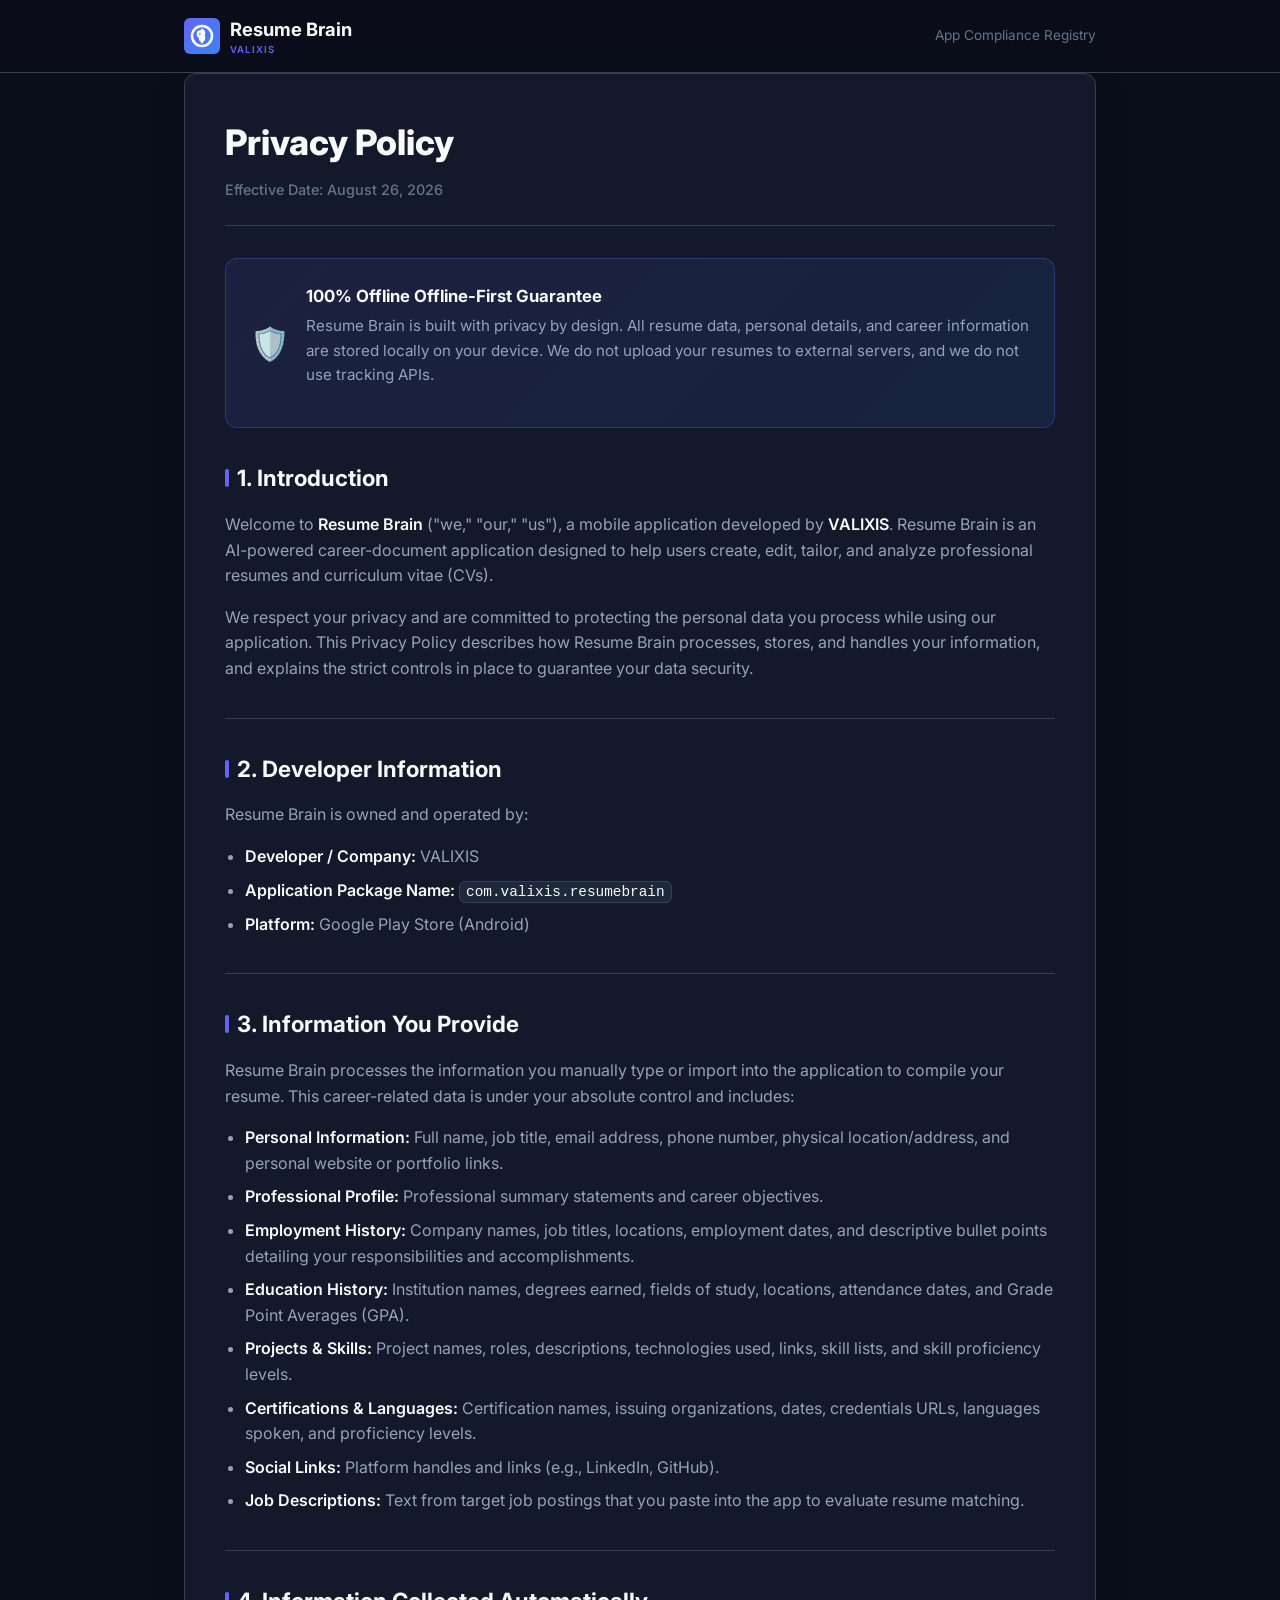
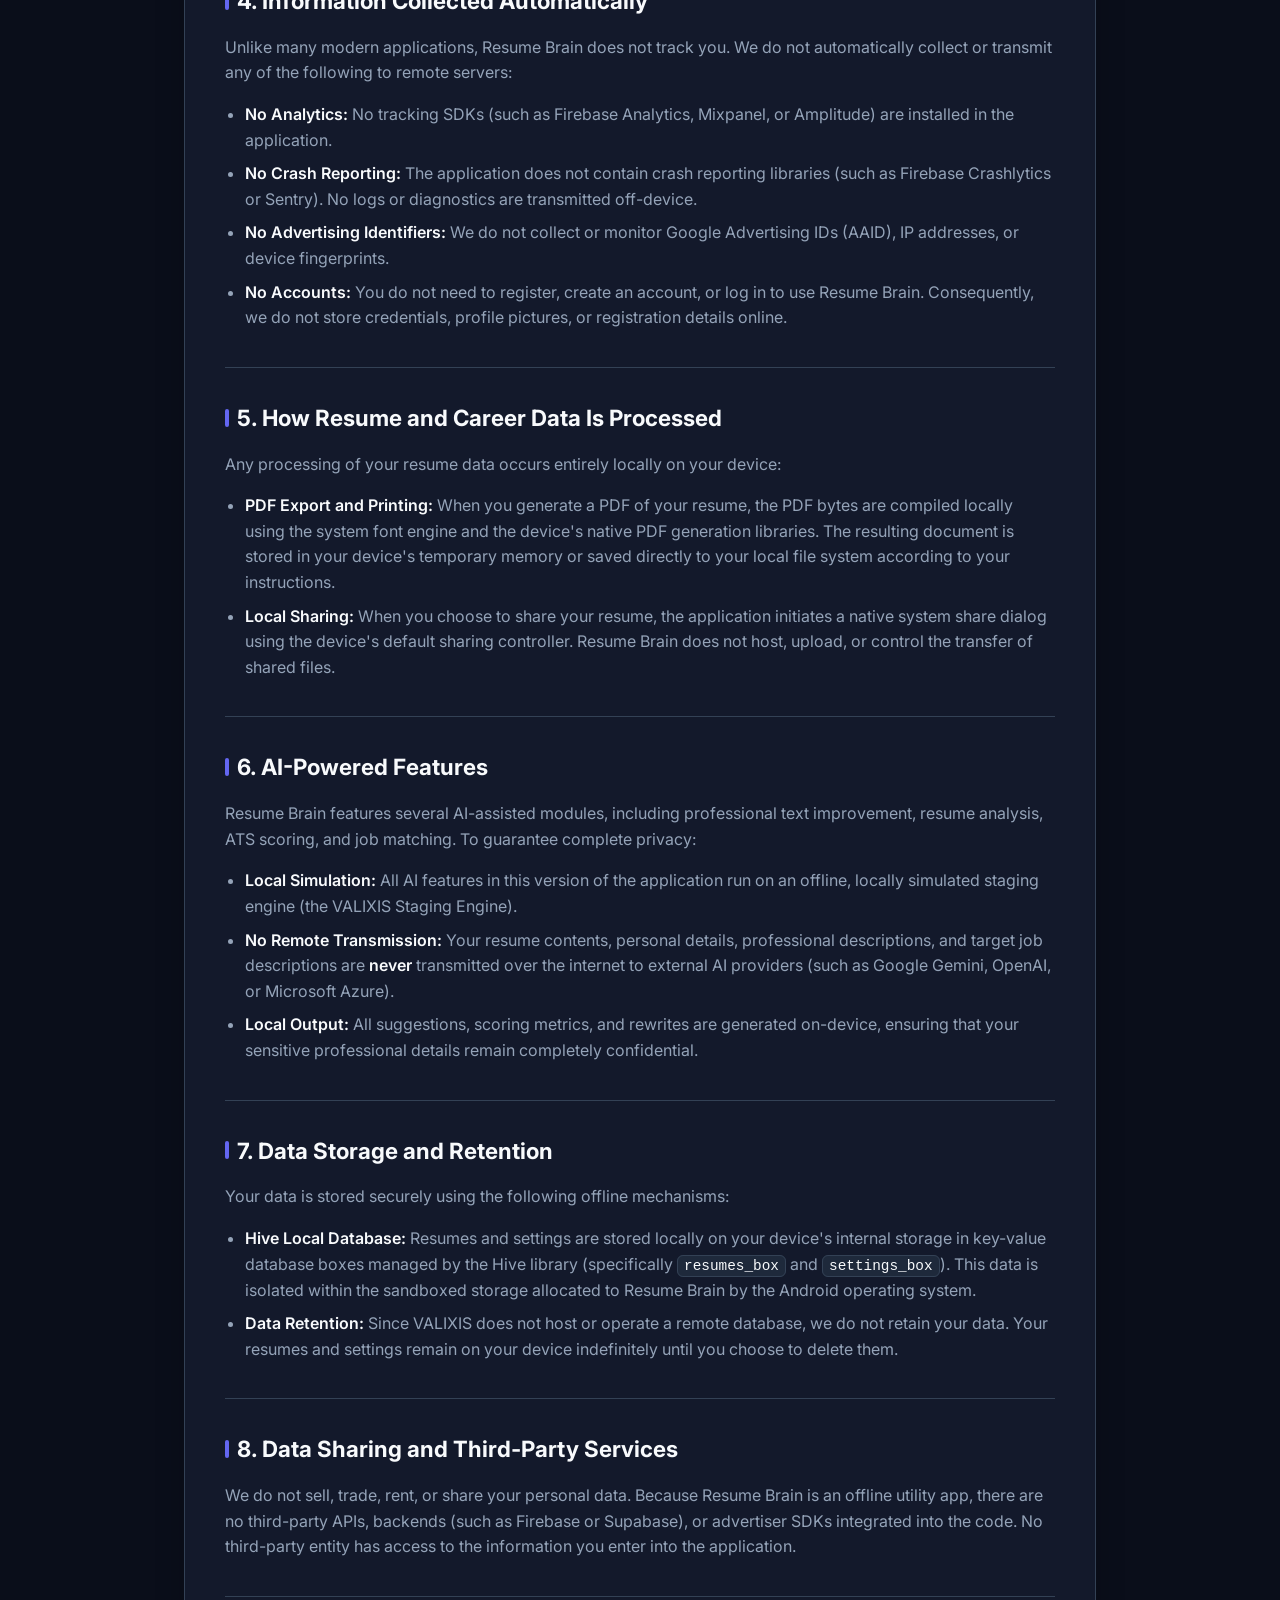
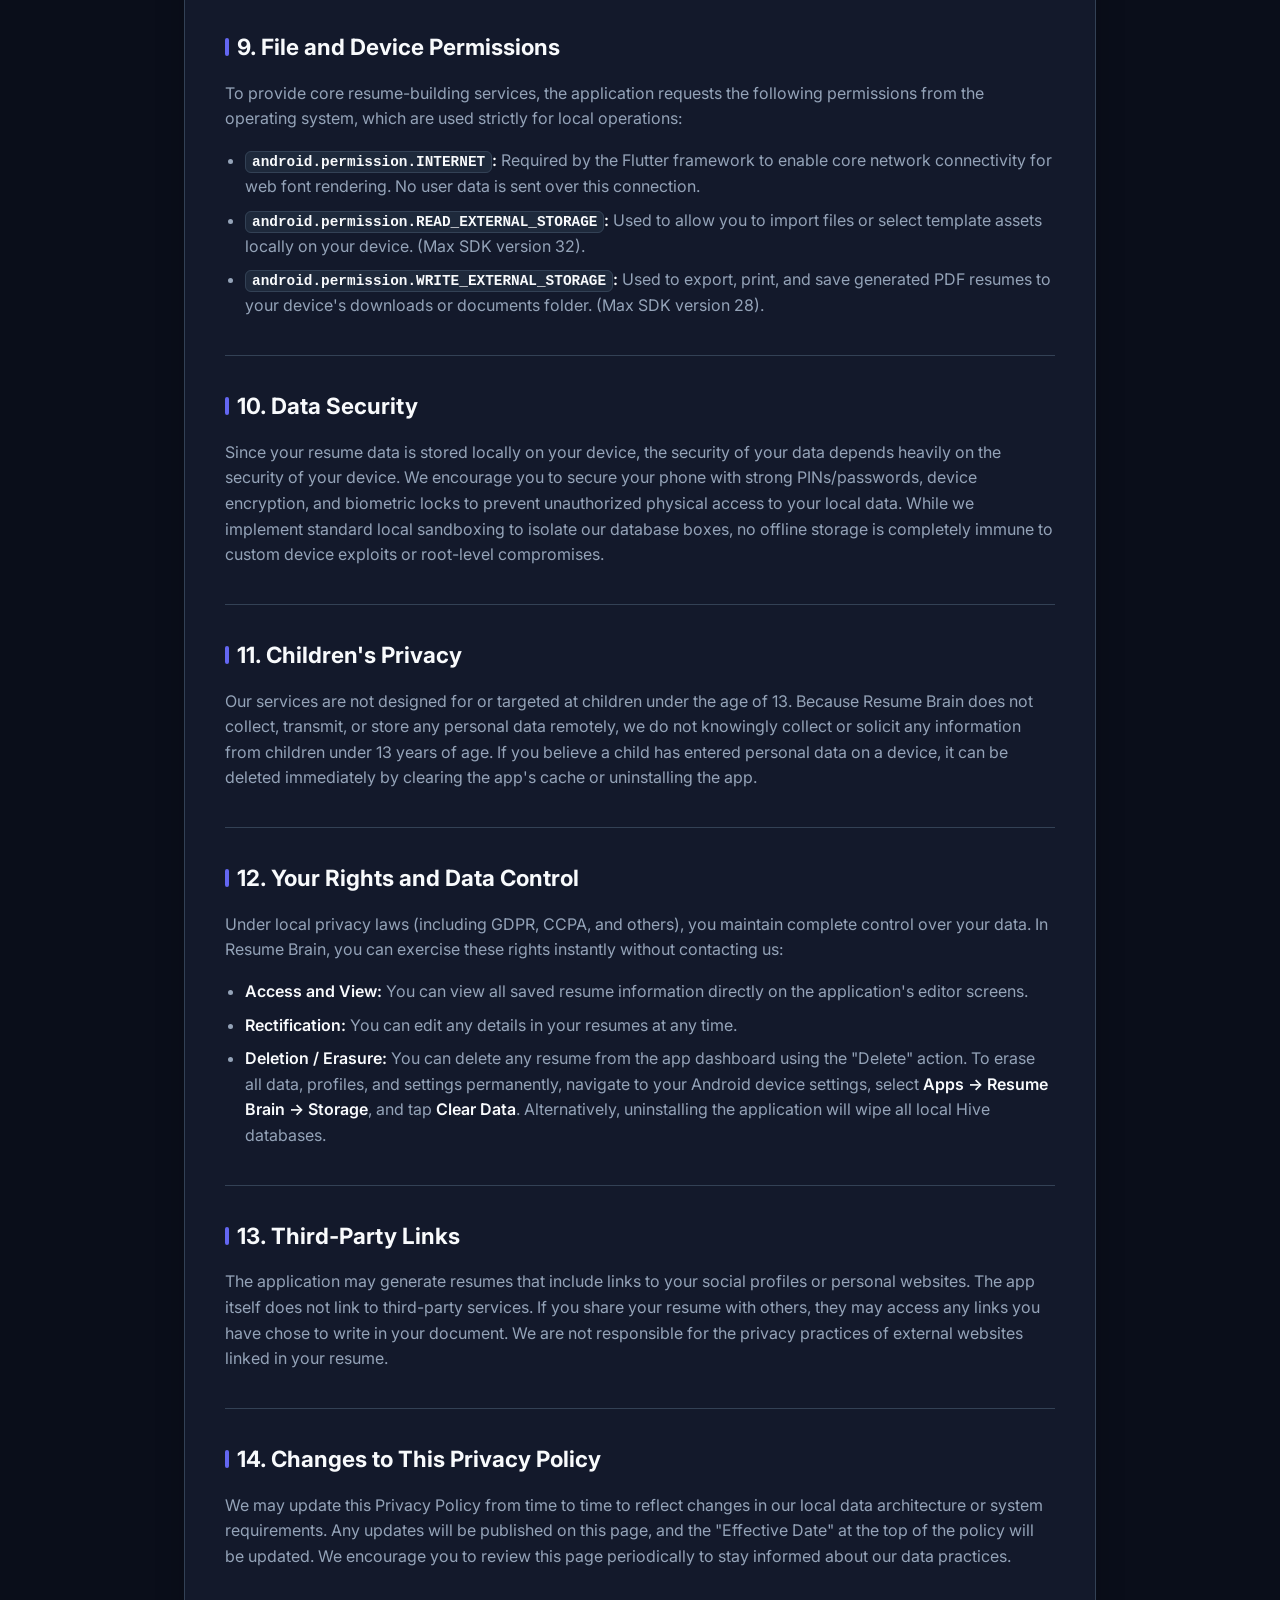
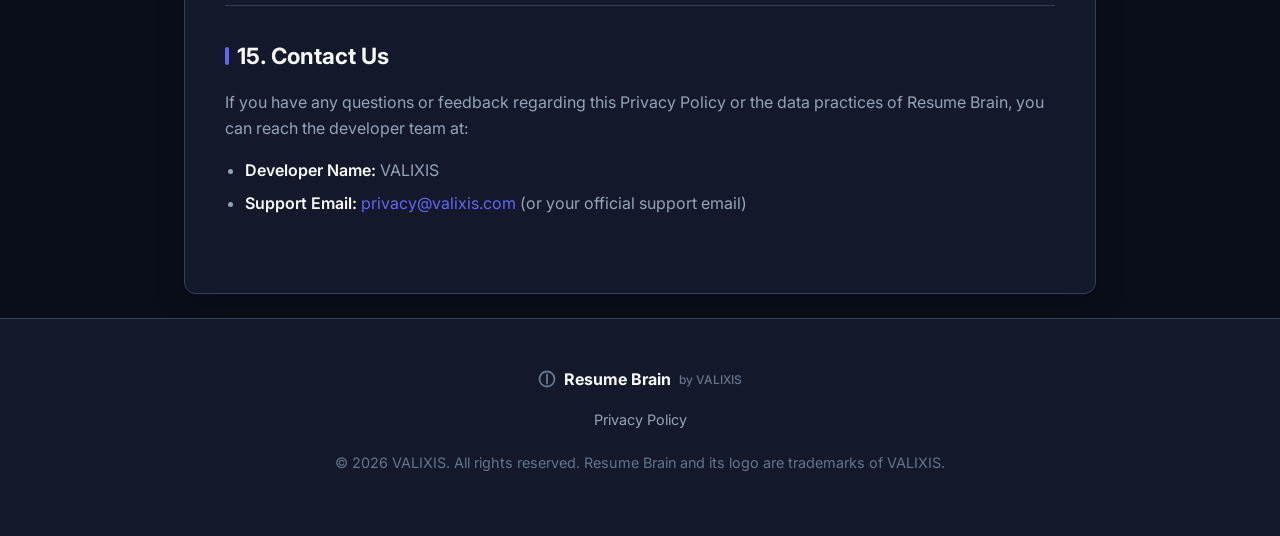
==== privacy-policy/index.html @ 243c6e11 "docs: add Resume Brain privacy policy website" ====
<!DOCTYPE html>
<html lang="en">
<head>
    <meta charset="UTF-8">
    <meta name="viewport" content="width=device-width, initial-scale=1.0">
    <title>Resume Brain — Privacy Policy</title>
    <meta name="description" content="Official Privacy Policy for Resume Brain, an AI-powered career-document application developed by VALIXIS. Learn how your data is processed and stored.">
    
    <!-- Open Graph Metadata -->
    <meta property="og:title" content="Resume Brain — Privacy Policy">
    <meta property="og:description" content="Official Privacy Policy for Resume Brain, developed by VALIXIS.">
    <meta property="og:type" content="website">
    
    <!-- Fonts -->
    <link rel="preconnect" href="https://fonts.googleapis.com">
    <link rel="preconnect" href="https://fonts.gstatic.com" crossorigin>
    <link href="https://fonts.googleapis.com/css2?family=Inter:wght@400;500;600;700;800&display=swap" rel="stylesheet">
    
    <!-- Stylesheet -->
    <link rel="stylesheet" href="styles.css">
</head>
<body>

    <!-- Header -->
    <header>
        <div class="container header-inner">
            <a href="#" class="brand">
                <div class="brand-icon">
                    <!-- Brain / Intelligence Motifs in SVG -->
                    <svg width="24" height="24" viewBox="0 0 24 24" fill="none" stroke="currentColor" stroke-width="2.5" stroke-linecap="round" stroke-linejoin="round">
                        <path d="M12 22c5.523 0 10-4.477 10-10S17.523 2 12 2 2 6.477 2 12s4.477 10 10 10z"></path>
                        <path d="M12 6v12"></path>
                        <path d="M8 10c0-1.5 1-2.5 2-2.5s2 1 2 2.5-1 2.5-2 2.5-2-1-2-2.5z"></path>
                        <path d="M12 11.5c1 0 2-1 2-2.5s-1-2.5-2-2.5"></path>
                        <path d="M14 14c0 1.5-1 2.5-2 2.5s-2-1-2-2.5 1-2.5 2-2.5 2 1 2 2.5z"></path>
                    </svg>
                </div>
                <div class="brand-name">
                    <span>Resume Brain</span>
                    <span class="brand-sub">VALIXIS</span>
                </div>
            </a>
            <div class="header-meta">
                <span>App Compliance Registry</span>
            </div>
        </div>
    </header>

    <!-- Main Content Area -->
    <main class="container">
        <div class="policy-card">
            
            <div class="title-area">
                <h1>Privacy Policy</h1>
                <div class="effective-date">Effective Date: August 26, 2026</div>
            </div>

            <!-- Statically verified local data guarantee -->
            <div class="guarantee-box">
                <div class="guarantee-icon">🛡️</div>
                <div class="guarantee-text">
                    <h4>100% Offline Offline-First Guarantee</h4>
                    <p>Resume Brain is built with privacy by design. All resume data, personal details, and career information are stored locally on your device. We do not upload your resumes to external servers, and we do not use tracking APIs.</p>
                </div>
            </div>

            <!-- 1. Introduction -->
            <section>
                <h2>1. Introduction</h2>
                <p>Welcome to <strong>Resume Brain</strong> ("we," "our," "us"), a mobile application developed by <strong>VALIXIS</strong>. Resume Brain is an AI-powered career-document application designed to help users create, edit, tailor, and analyze professional resumes and curriculum vitae (CVs).</p>
                <p>We respect your privacy and are committed to protecting the personal data you process while using our application. This Privacy Policy describes how Resume Brain processes, stores, and handles your information, and explains the strict controls in place to guarantee your data security.</p>
            </section>

            <div class="section-divider"></div>

            <!-- 2. Developer Information -->
            <section>
                <h2>2. Developer Information</h2>
                <p>Resume Brain is owned and operated by:</p>
                <ul>
                    <li><strong>Developer / Company:</strong> VALIXIS</li>
                    <li><strong>Application Package Name:</strong> <code>com.valixis.resumebrain</code></li>
                    <li><strong>Platform:</strong> Google Play Store (Android)</li>
                </ul>
            </section>

            <div class="section-divider"></div>

            <!-- 3. Information You Provide (Manual Inputs) -->
            <section>
                <h2>3. Information You Provide</h2>
                <p>Resume Brain processes the information you manually type or import into the application to compile your resume. This career-related data is under your absolute control and includes:</p>
                <ul>
                    <li><strong>Personal Information:</strong> Full name, job title, email address, phone number, physical location/address, and personal website or portfolio links.</li>
                    <li><strong>Professional Profile:</strong> Professional summary statements and career objectives.</li>
                    <li><strong>Employment History:</strong> Company names, job titles, locations, employment dates, and descriptive bullet points detailing your responsibilities and accomplishments.</li>
                    <li><strong>Education History:</strong> Institution names, degrees earned, fields of study, locations, attendance dates, and Grade Point Averages (GPA).</li>
                    <li><strong>Projects & Skills:</strong> Project names, roles, descriptions, technologies used, links, skill lists, and skill proficiency levels.</li>
                    <li><strong>Certifications & Languages:</strong> Certification names, issuing organizations, dates, credentials URLs, languages spoken, and proficiency levels.</li>
                    <li><strong>Social Links:</strong> Platform handles and links (e.g., LinkedIn, GitHub).</li>
                    <li><strong>Job Descriptions:</strong> Text from target job postings that you paste into the app to evaluate resume matching.</li>
                </ul>
            </section>

            <div class="section-divider"></div>

            <!-- 4. Information Collected Automatically -->
            <section>
                <h2>4. Information Collected Automatically</h2>
                <p>Unlike many modern applications, Resume Brain does not track you. We do not automatically collect or transmit any of the following to remote servers:</p>
                <ul>
                    <li><strong>No Analytics:</strong> No tracking SDKs (such as Firebase Analytics, Mixpanel, or Amplitude) are installed in the application.</li>
                    <li><strong>No Crash Reporting:</strong> The application does not contain crash reporting libraries (such as Firebase Crashlytics or Sentry). No logs or diagnostics are transmitted off-device.</li>
                    <li><strong>No Advertising Identifiers:</strong> We do not collect or monitor Google Advertising IDs (AAID), IP addresses, or device fingerprints.</li>
                    <li><strong>No Accounts:</strong> You do not need to register, create an account, or log in to use Resume Brain. Consequently, we do not store credentials, profile pictures, or registration details online.</li>
                </ul>
            </section>

            <div class="section-divider"></div>

            <!-- 5. How Resume and Career Data Is Processed -->
            <section>
                <h2>5. How Resume and Career Data Is Processed</h2>
                <p>Any processing of your resume data occurs entirely locally on your device:</p>
                <ul>
                    <li><strong>PDF Export and Printing:</strong> When you generate a PDF of your resume, the PDF bytes are compiled locally using the system font engine and the device's native PDF generation libraries. The resulting document is stored in your device's temporary memory or saved directly to your local file system according to your instructions.</li>
                    <li><strong>Local Sharing:</strong> When you choose to share your resume, the application initiates a native system share dialog using the device's default sharing controller. Resume Brain does not host, upload, or control the transfer of shared files.</li>
                </ul>
            </section>

            <div class="section-divider"></div>

            <!-- 6. AI-Powered Features -->
            <section>
                <h2>6. AI-Powered Features</h2>
                <p>Resume Brain features several AI-assisted modules, including professional text improvement, resume analysis, ATS scoring, and job matching. To guarantee complete privacy:</p>
                <ul>
                    <li><strong>Local Simulation:</strong> All AI features in this version of the application run on an offline, locally simulated staging engine (the VALIXIS Staging Engine).</li>
                    <li><strong>No Remote Transmission:</strong> Your resume contents, personal details, professional descriptions, and target job descriptions are <strong>never</strong> transmitted over the internet to external AI providers (such as Google Gemini, OpenAI, or Microsoft Azure).</li>
                    <li><strong>Local Output:</strong> All suggestions, scoring metrics, and rewrites are generated on-device, ensuring that your sensitive professional details remain completely confidential.</li>
                </ul>
            </section>

            <div class="section-divider"></div>

            <!-- 7. Data Storage and Retention -->
            <section>
                <h2>7. Data Storage and Retention</h2>
                <p>Your data is stored securely using the following offline mechanisms:</p>
                <ul>
                    <li><strong>Hive Local Database:</strong> Resumes and settings are stored locally on your device's internal storage in key-value database boxes managed by the Hive library (specifically <code>resumes_box</code> and <code>settings_box</code>). This data is isolated within the sandboxed storage allocated to Resume Brain by the Android operating system.</li>
                    <li><strong>Data Retention:</strong> Since VALIXIS does not host or operate a remote database, we do not retain your data. Your resumes and settings remain on your device indefinitely until you choose to delete them.</li>
                </ul>
            </section>

            <div class="section-divider"></div>

            <!-- 8. Data Sharing and Third-Party Services -->
            <section>
                <h2>8. Data Sharing and Third-Party Services</h2>
                <p>We do not sell, trade, rent, or share your personal data. Because Resume Brain is an offline utility app, there are no third-party APIs, backends (such as Firebase or Supabase), or advertiser SDKs integrated into the code. No third-party entity has access to the information you enter into the application.</p>
            </section>

            <div class="section-divider"></div>

            <!-- 9. File and Device Permissions -->
            <section>
                <h2>9. File and Device Permissions</h2>
                <p>To provide core resume-building services, the application requests the following permissions from the operating system, which are used strictly for local operations:</p>
                <ul>
                    <li><strong><code>android.permission.INTERNET</code>:</strong> Required by the Flutter framework to enable core network connectivity for web font rendering. No user data is sent over this connection.</li>
                    <li><strong><code>android.permission.READ_EXTERNAL_STORAGE</code>:</strong> Used to allow you to import files or select template assets locally on your device. (Max SDK version 32).</li>
                    <li><strong><code>android.permission.WRITE_EXTERNAL_STORAGE</code>:</strong> Used to export, print, and save generated PDF resumes to your device's downloads or documents folder. (Max SDK version 28).</li>
                </ul>
            </section>

            <div class="section-divider"></div>

            <!-- 10. Data Security -->
            <section>
                <h2>10. Data Security</h2>
                <p>Since your resume data is stored locally on your device, the security of your data depends heavily on the security of your device. We encourage you to secure your phone with strong PINs/passwords, device encryption, and biometric locks to prevent unauthorized physical access to your local data. While we implement standard local sandboxing to isolate our database boxes, no offline storage is completely immune to custom device exploits or root-level compromises.</p>
            </section>

            <div class="section-divider"></div>

            <!-- 11. Children's Privacy -->
            <section>
                <h2>11. Children's Privacy</h2>
                <p>Our services are not designed for or targeted at children under the age of 13. Because Resume Brain does not collect, transmit, or store any personal data remotely, we do not knowingly collect or solicit any information from children under 13 years of age. If you believe a child has entered personal data on a device, it can be deleted immediately by clearing the app's cache or uninstalling the app.</p>
            </section>

            <div class="section-divider"></div>

            <!-- 12. Your Rights and Data Control -->
            <section>
                <h2>12. Your Rights and Data Control</h2>
                <p>Under local privacy laws (including GDPR, CCPA, and others), you maintain complete control over your data. In Resume Brain, you can exercise these rights instantly without contacting us:</p>
                <ul>
                    <li><strong>Access and View:</strong> You can view all saved resume information directly on the application's editor screens.</li>
                    <li><strong>Rectification:</strong> You can edit any details in your resumes at any time.</li>
                    <li><strong>Deletion / Erasure:</strong> You can delete any resume from the app dashboard using the "Delete" action. To erase all data, profiles, and settings permanently, navigate to your Android device settings, select <strong>Apps &rarr; Resume Brain &rarr; Storage</strong>, and tap <strong>Clear Data</strong>. Alternatively, uninstalling the application will wipe all local Hive databases.</li>
                </ul>
            </section>

            <div class="section-divider"></div>

            <!-- 13. Third-Party Links -->
            <section>
                <h2>13. Third-Party Links</h2>
                <p>The application may generate resumes that include links to your social profiles or personal websites. The app itself does not link to third-party services. If you share your resume with others, they may access any links you have chose to write in your document. We are not responsible for the privacy practices of external websites linked in your resume.</p>
            </section>

            <div class="section-divider"></div>

            <!-- 14. Changes to This Privacy Policy -->
            <section>
                <h2>14. Changes to This Privacy Policy</h2>
                <p>We may update this Privacy Policy from time to time to reflect changes in our local data architecture or system requirements. Any updates will be published on this page, and the "Effective Date" at the top of the policy will be updated. We encourage you to review this page periodically to stay informed about our data practices.</p>
            </section>

            <div class="section-divider"></div>

            <!-- 15. Contact Us -->
            <section>
                <h2>15. Contact Us</h2>
                <p>If you have any questions or feedback regarding this Privacy Policy or the data practices of Resume Brain, you can reach the developer team at:</p>
                <ul>
                    <li><strong>Developer Name:</strong> VALIXIS</li>
                    <li><strong>Support Email:</strong> <a href="mailto:privacy@valixis.com">privacy@valixis.com</a> (or your official support email)</li>
                </ul>
            </section>

        </div>
    </main>

    <!-- Footer -->
    <footer>
        <div class="container">
            <div class="footer-logo">
                <svg width="18" height="18" viewBox="0 0 24 24" fill="none" stroke="currentColor" stroke-width="2.5" stroke-linecap="round" stroke-linejoin="round">
                    <path d="M12 22c5.523 0 10-4.477 10-10S17.523 2 12 2 2 6.477 2 12s4.477 10 10 10z"></path>
                    <path d="M12 6v12"></path>
                </svg>
                <span class="footer-logo-text">Resume Brain</span>
                <span class="footer-logo-sub">by VALIXIS</span>
            </div>
            <div class="footer-nav">
                <a href="#">Privacy Policy</a>
            </div>
            <p class="copyright">&copy; 2026 VALIXIS. All rights reserved. Resume Brain and its logo are trademarks of VALIXIS.</p>
        </div>
    </footer>

</body>
</html>
---- privacy-policy/styles.css ----
/* 
   Resume Brain Privacy Policy Webpage Stylesheet
   Designed to match the premium dark theme of Resume Brain application by VALIXIS
*/

:root {
    --bg-color: #0A0E1A;
    --surface-color: #13192B;
    --surface-light: #1E293B;
    --border-color: #334155;
    
    --primary-color: #6366F1; /* Indigo */
    --primary-dark: #4F46E5;
    --secondary-color: #3B82F6; /* Royal Blue */
    --accent-purple: #8B5CF6;
    --accent-teal: #14B8A6;
    --accent-red: #EF4444;
    
    --text-primary: #F8FAFC;
    --text-secondary: #94A3B8;
    --text-muted: #64748B;
    
    --font-sans: 'Inter', system-ui, -apple-system, sans-serif;
    --border-radius: 12px;
    --border-radius-sm: 6px;
    --transition: all 0.2s ease-in-out;
}

* {
    box-sizing: border-box;
    margin: 0;
    padding: 0;
}

body {
    background-color: var(--bg-color);
    color: var(--text-secondary);
    font-family: var(--font-sans);
    line-height: 1.6;
    font-size: 16px;
    padding: 0;
}

.container {
    max-width: 960px;
    margin: 0 auto;
    padding: 0 24px;
}

/* Header */
header {
    border-bottom: 1px solid var(--border-color);
    background-color: rgba(10, 14, 26, 0.8);
    backdrop-filter: blur(12px);
    position: sticky;
    top: 0;
    z-index: 100;
}

.header-inner {
    display: flex;
    justify-content: space-between;
    align-items: center;
    height: 72px;
}

.brand {
    display: flex;
    align-items: center;
    gap: 10px;
    text-decoration: none;
}

.brand-icon {
    display: flex;
    align-items: center;
    justify-content: center;
    padding: 6px;
    background: linear-gradient(135deg, var(--primary-color), var(--secondary-color));
    border-radius: var(--border-radius-sm);
    color: #ffffff;
}

.brand-name {
    font-size: 1.15rem;
    font-weight: 700;
    color: var(--text-primary);
    display: flex;
    flex-direction: column;
}

.brand-sub {
    font-size: 0.6rem;
    font-weight: 600;
    color: var(--primary-color);
    letter-spacing: 1.2px;
    text-transform: uppercase;
    margin-top: -2px;
}

.header-meta {
    font-size: 0.85rem;
    color: var(--text-muted);
}

/* Main Layout */
main {
    padding: 48px 0 80px 0;
}

.policy-card {
    background-color: var(--surface-color);
    border: 1px solid var(--border-color);
    border-radius: var(--border-radius);
    padding: 40px;
    margin-bottom: 24px;
    box-shadow: 0 10px 30px rgba(0, 0, 0, 0.2);
}

.title-area {
    margin-bottom: 32px;
    border-bottom: 1px solid var(--border-color);
    padding-bottom: 24px;
}

.title-area h1 {
    font-size: 2.2rem;
    font-weight: 800;
    color: var(--text-primary);
    margin-bottom: 8px;
}

.effective-date {
    font-size: 0.9rem;
    color: var(--text-muted);
    font-weight: 500;
}

/* Highlighting Feature Cards */
.guarantee-box {
    background: linear-gradient(135deg, rgba(99, 102, 241, 0.1), rgba(59, 130, 246, 0.1));
    border: 1px solid rgba(99, 102, 241, 0.3);
    border-radius: var(--border-radius);
    padding: 24px;
    margin: 32px 0;
    display: flex;
    gap: 16px;
}

.guarantee-icon {
    font-size: 2rem;
    color: var(--primary-color);
    display: flex;
    align-items: center;
}

.guarantee-text h4 {
    color: var(--text-primary);
    margin-bottom: 4px;
    font-size: 1.05rem;
}

.guarantee-text p {
    font-size: 0.95rem;
    color: var(--text-secondary);
}

/* Typography & Content styling */
section {
    margin-bottom: 36px;
}

h2 {
    color: var(--text-primary);
    font-size: 1.4rem;
    font-weight: 700;
    margin-bottom: 16px;
    display: flex;
    align-items: center;
    gap: 8px;
}

h2::before {
    content: "";
    display: inline-block;
    width: 4px;
    height: 18px;
    background-color: var(--primary-color);
    border-radius: 2px;
}

h3 {
    color: var(--text-primary);
    font-size: 1.15rem;
    font-weight: 600;
    margin: 20px 0 10px 0;
}

p {
    margin-bottom: 16px;
}

ul {
    margin-bottom: 20px;
    padding-left: 20px;
}

li {
    margin-bottom: 8px;
}

strong {
    color: var(--text-primary);
    font-weight: 600;
}

code {
    background-color: var(--surface-light);
    border: 1px solid var(--border-color);
    padding: 2px 6px;
    border-radius: var(--border-radius-sm);
    color: var(--text-primary);
    font-family: monospace;
    font-size: 0.9rem;
}

a {
    color: var(--primary-color);
    text-decoration: none;
    transition: var(--transition);
}

a:hover {
    color: var(--secondary-color);
    text-decoration: underline;
}

.section-divider {
    height: 1px;
    background-color: var(--border-color);
    margin: 32px 0;
}

/* Footer */
footer {
    background-color: var(--surface-color);
    border-top: 1px solid var(--border-color);
    padding: 48px 0;
    text-align: center;
    font-size: 0.9rem;
    color: var(--text-muted);
}

.footer-logo {
    display: inline-flex;
    align-items: center;
    gap: 8px;
    margin-bottom: 16px;
    text-decoration: none;
}

.footer-logo-text {
    font-size: 1rem;
    font-weight: 700;
    color: var(--text-primary);
}

.footer-logo-sub {
    font-size: 0.75rem;
    font-weight: 500;
    color: var(--text-muted);
}

.footer-nav {
    display: flex;
    justify-content: center;
    gap: 24px;
    margin-bottom: 20px;
}

.footer-nav a {
    color: var(--text-secondary);
    text-decoration: none;
}

.footer-nav a:hover {
    color: var(--text-primary);
}

.copyright {
    margin-top: 16px;
}

/* Responsive styles */
@media (max-width: 768px) {
    .policy-card {
        padding: 24px;
    }
    
    .title-area h1 {
        font-size: 1.8rem;
    }
    
    header {
        position: static;
    }
    
    .header-inner {
        flex-direction: column;
        height: auto;
        padding: 16px 0;
        gap: 8px;
        text-align: center;
    }
    
    .guarantee-box {
        flex-direction: column;
        gap: 12px;
    }
    
    .guarantee-icon {
        font-size: 1.5rem;
    }
}
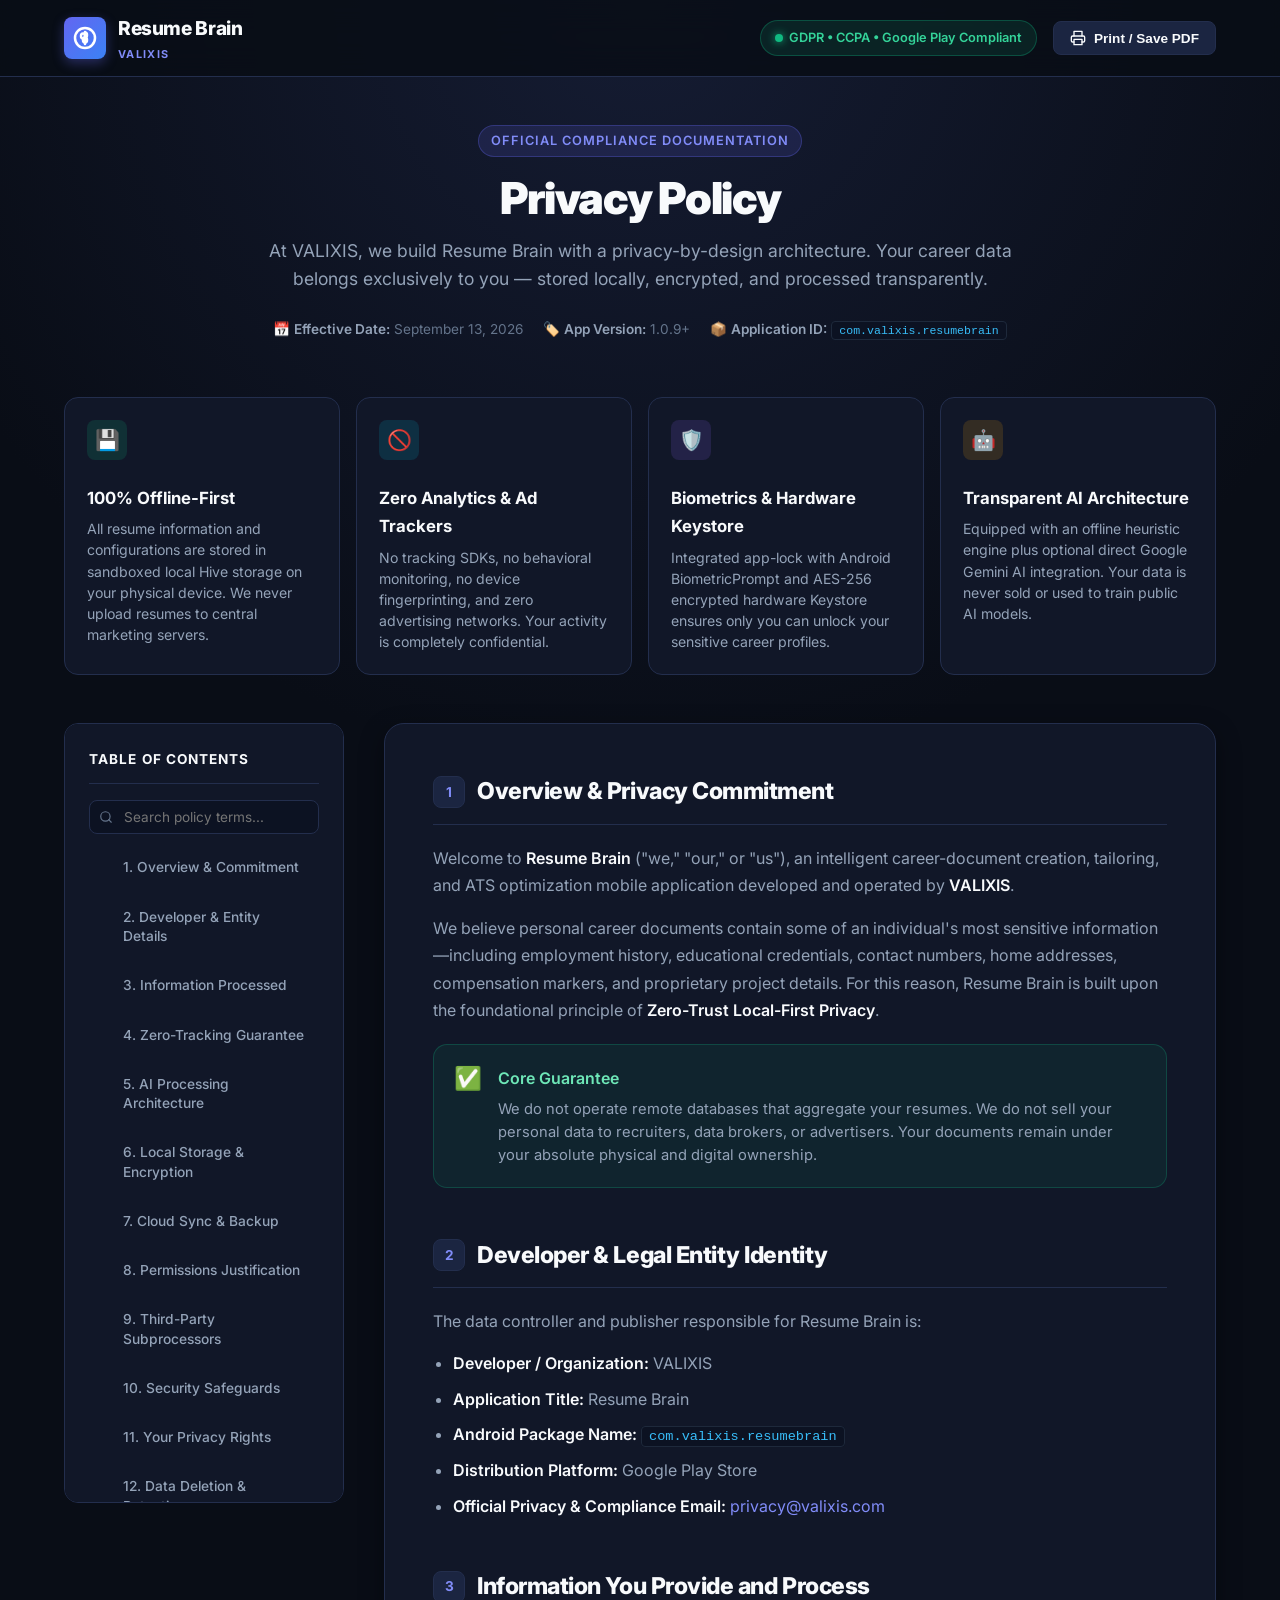
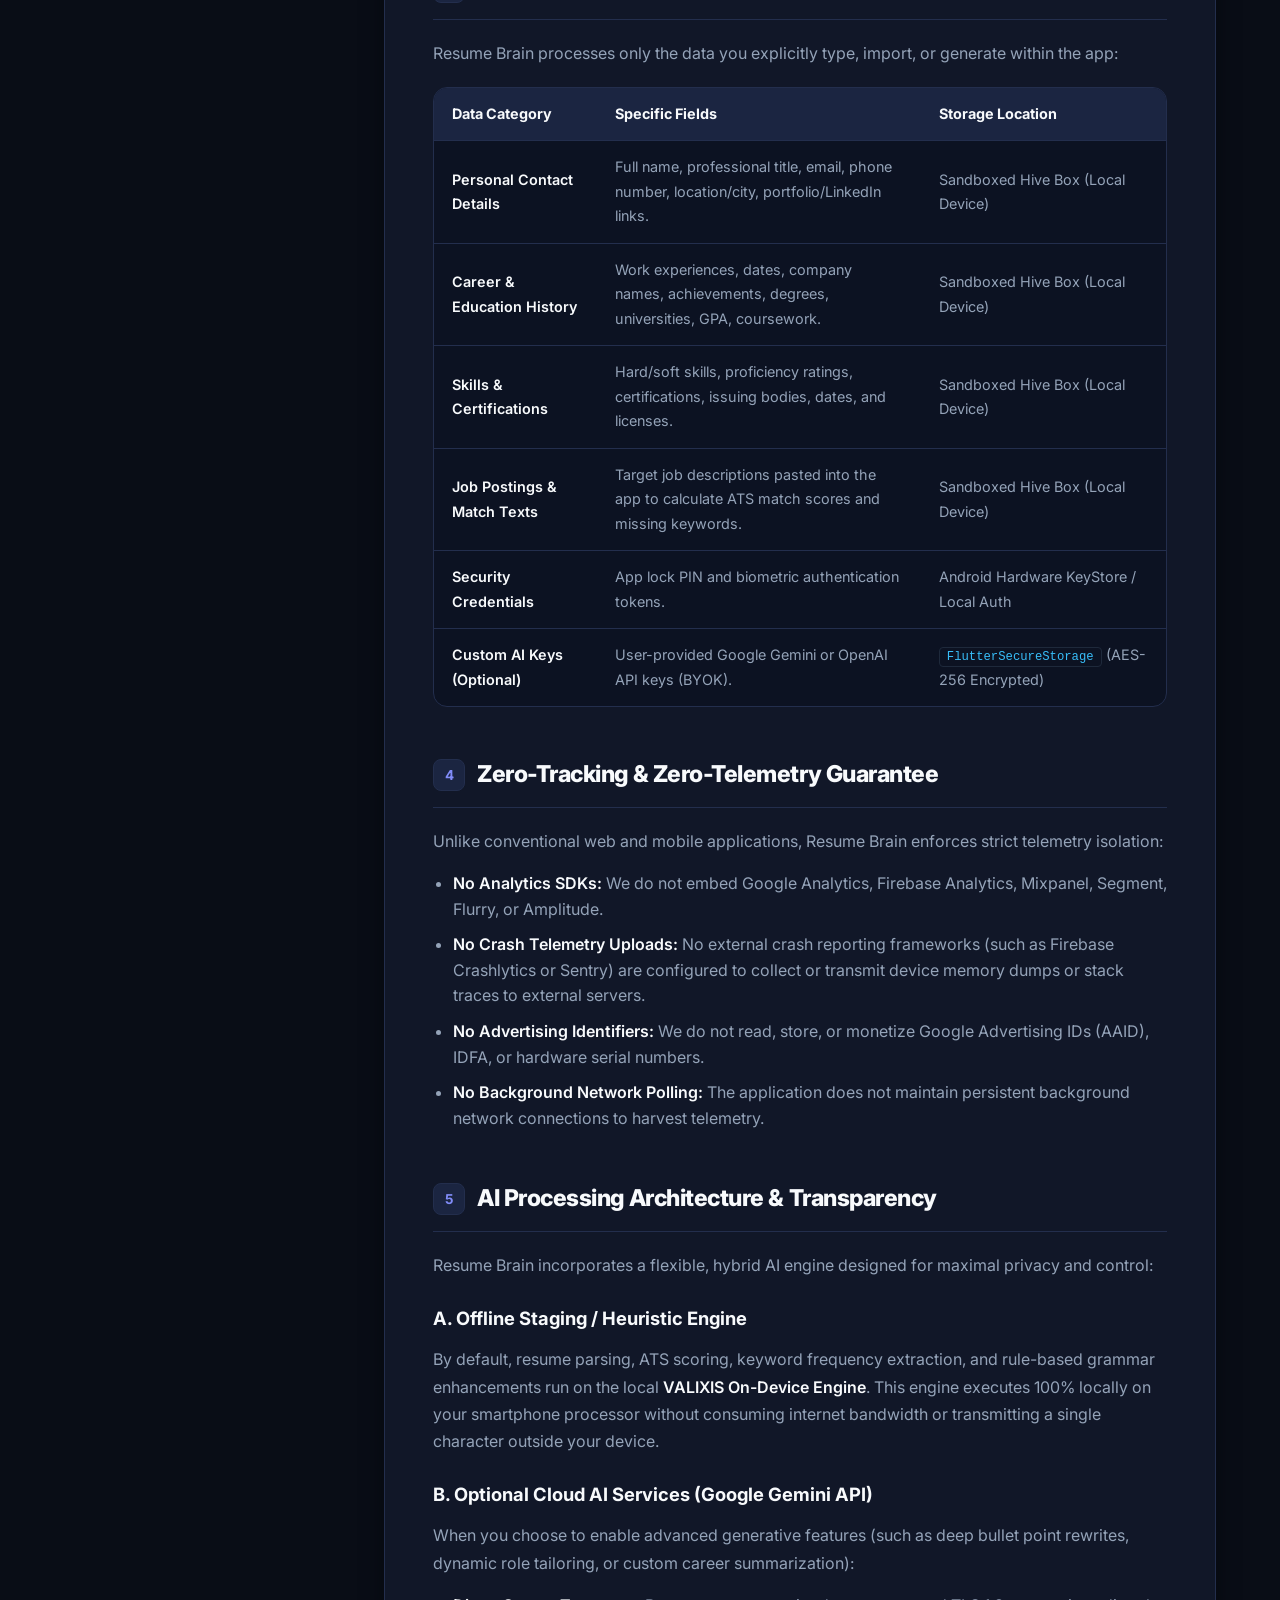
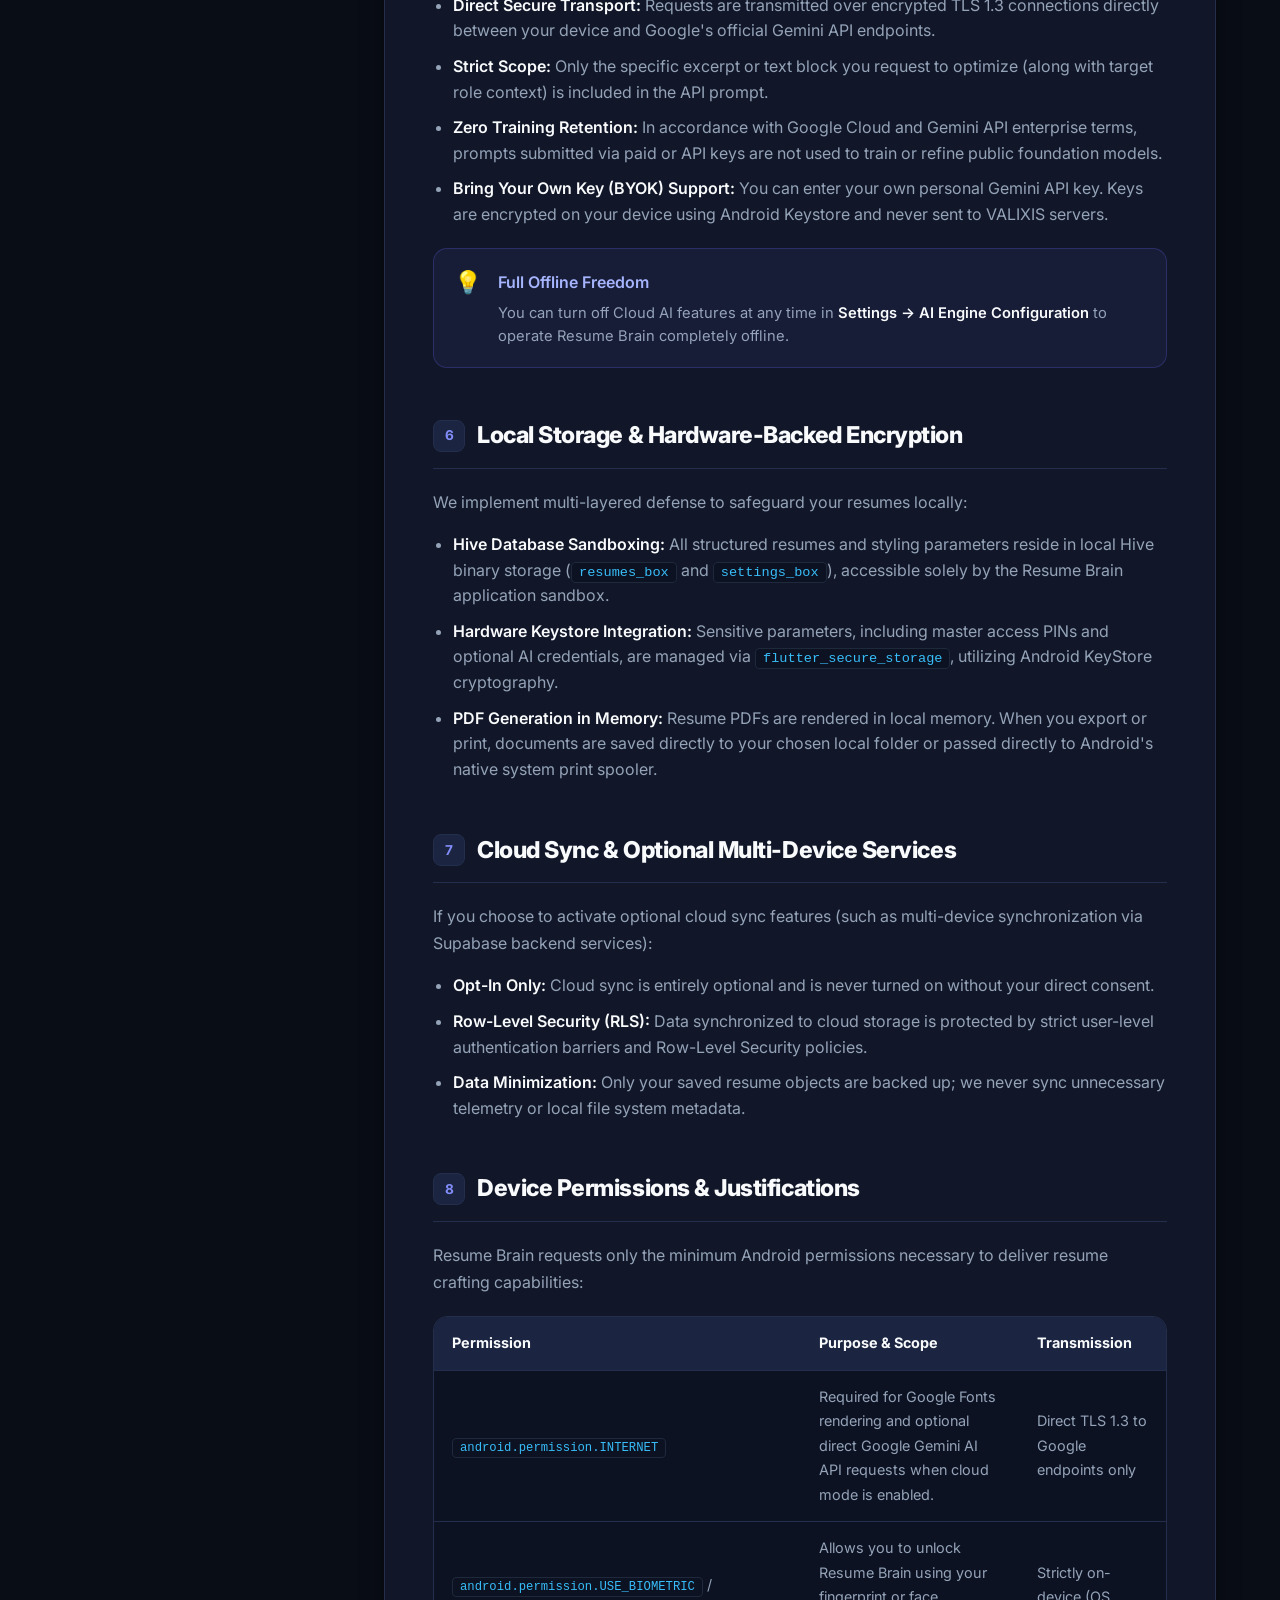
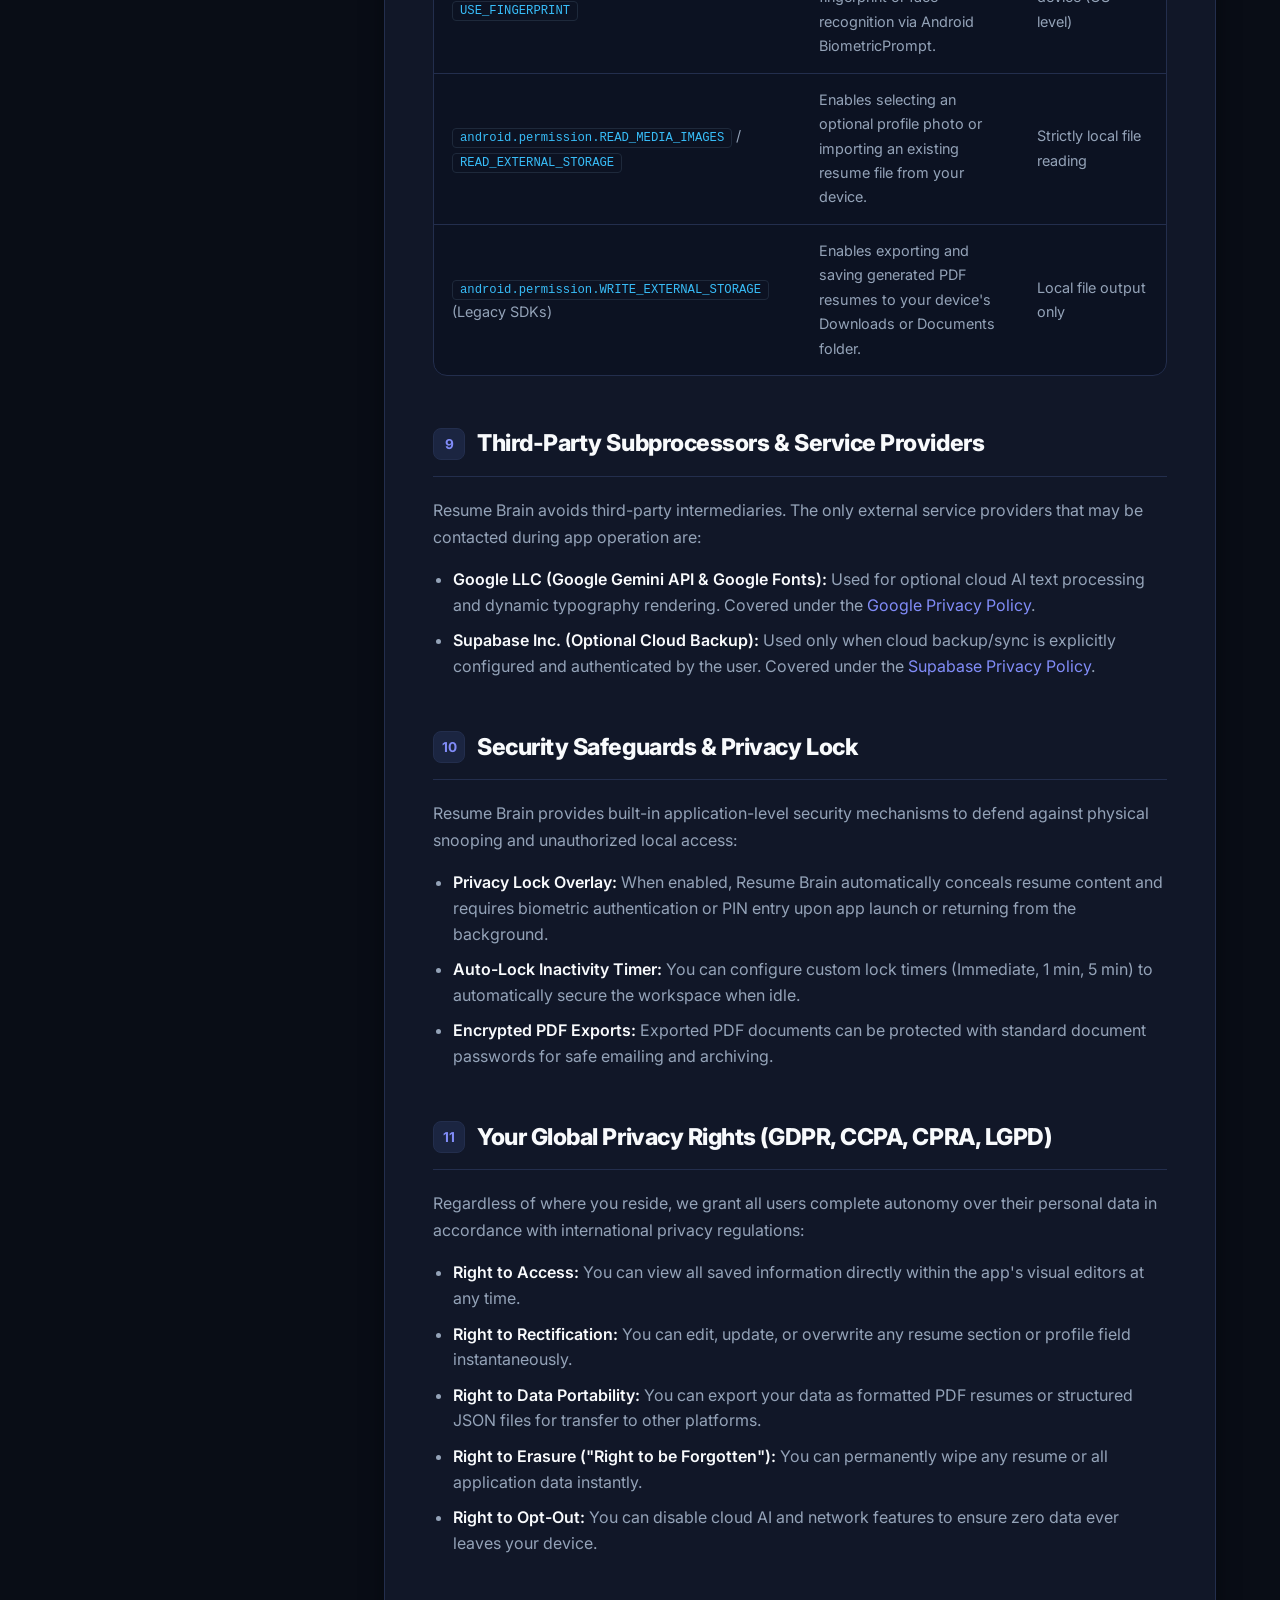
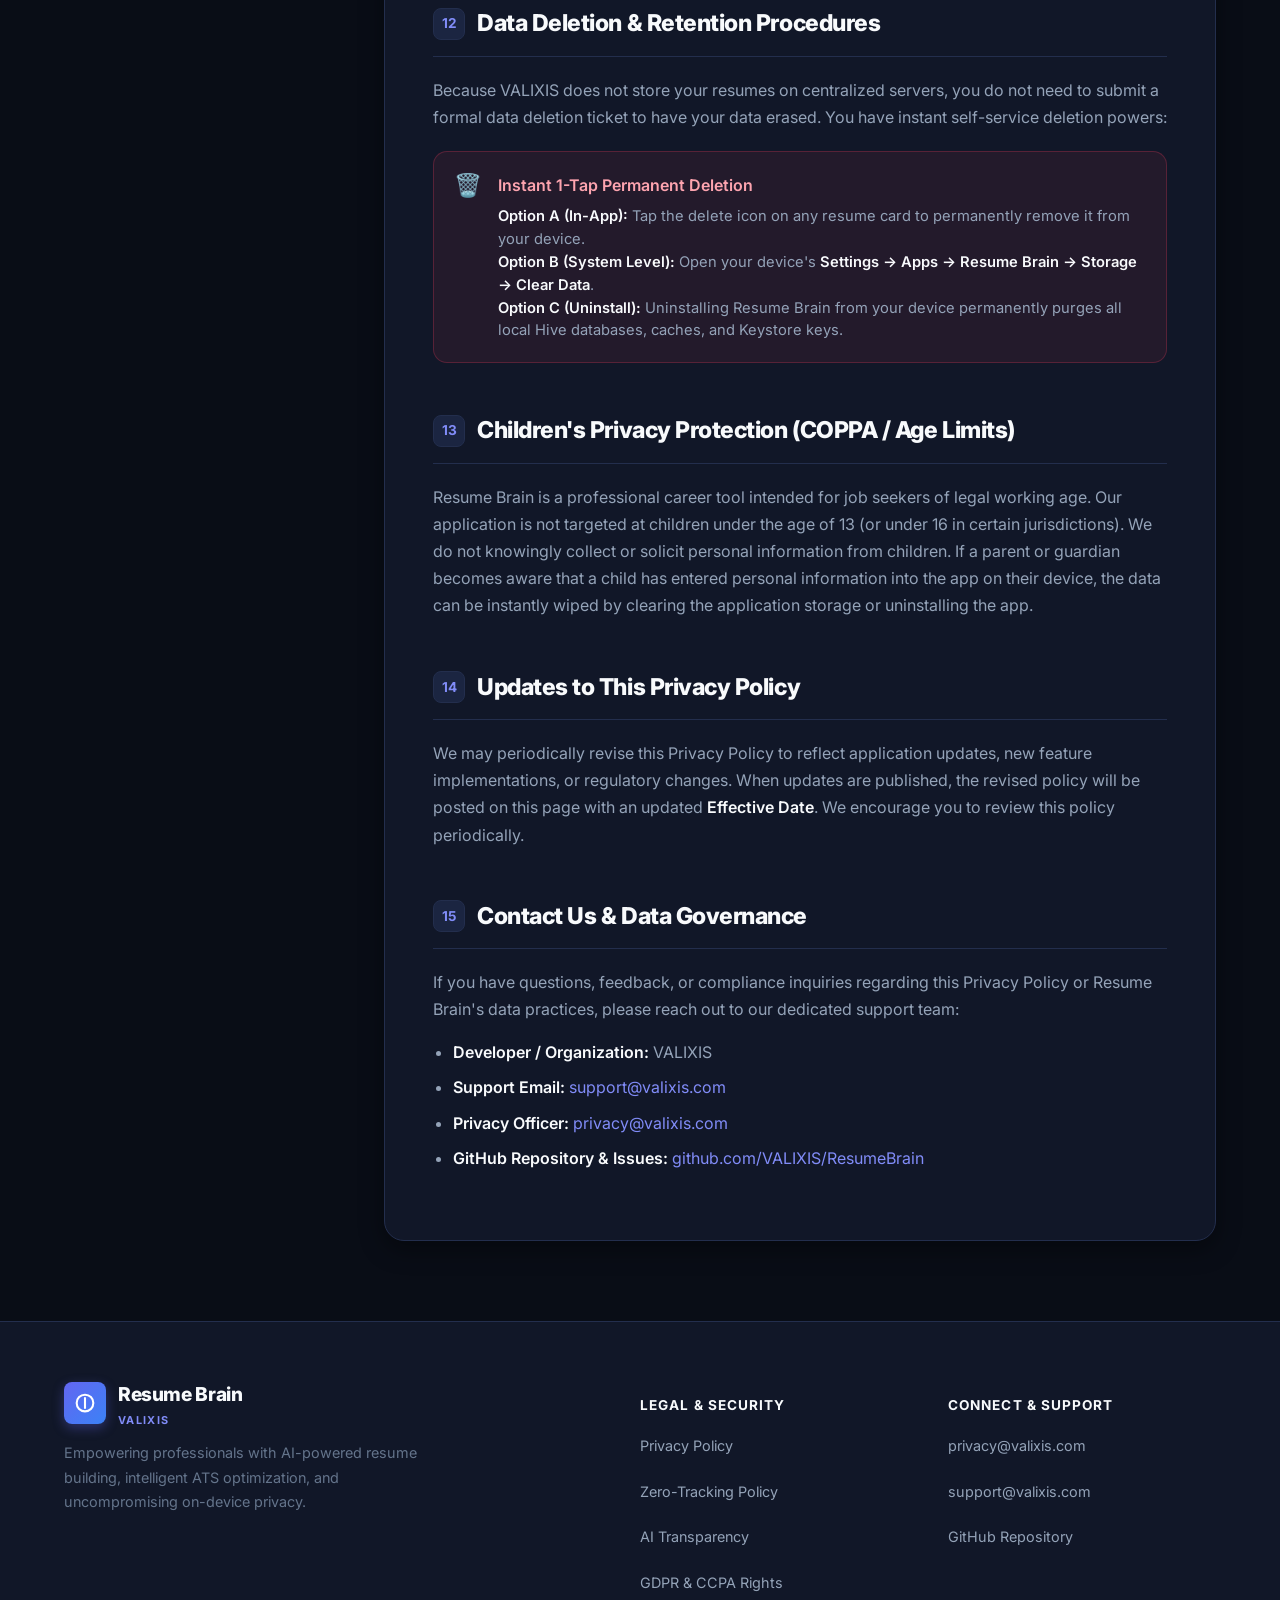
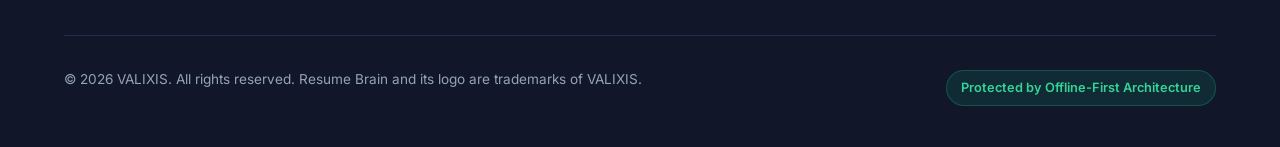
==== commit d06f43a9: "docs: upgrade privacy policy with comprehensive compliance and modern UI" ====
--- a/privacy-policy/index.html
+++ b/privacy-policy/index.html
@@ -3,30 +3,31 @@
 <head>
     <meta charset="UTF-8">
     <meta name="viewport" content="width=device-width, initial-scale=1.0">
-    <title>Resume Brain — Privacy Policy</title>
-    <meta name="description" content="Official Privacy Policy for Resume Brain, an AI-powered career-document application developed by VALIXIS. Learn how your data is processed and stored.">
+    <title>Resume Brain — Official Privacy Policy</title>
+    <meta name="description" content="Official Privacy Policy for Resume Brain by VALIXIS. Detailed breakdown of our offline-first architecture, local data storage, AI processing transparency, and zero-tracking commitment.">
     
-    <!-- Open Graph Metadata -->
-    <meta property="og:title" content="Resume Brain — Privacy Policy">
-    <meta property="og:description" content="Official Privacy Policy for Resume Brain, developed by VALIXIS.">
+    <!-- Open Graph / Meta -->
+    <meta property="og:title" content="Resume Brain — Official Privacy Policy">
+    <meta property="og:description" content="Privacy by Design: 100% offline-first local storage, zero telemetry tracking, and transparent AI processing for Resume Brain by VALIXIS.">
     <meta property="og:type" content="website">
-    
-    <!-- Fonts -->
+    <meta name="theme-color" content="#090D16">
+
+    <!-- Fonts & Favicon -->
+    <link rel="icon" type="image/png" href="favicon.png">
     <link rel="preconnect" href="https://fonts.googleapis.com">
     <link rel="preconnect" href="https://fonts.gstatic.com" crossorigin>
-    <link href="https://fonts.googleapis.com/css2?family=Inter:wght@400;500;600;700;800&display=swap" rel="stylesheet">
+    <link href="https://fonts.googleapis.com/css2?family=Inter:wght@400;500;600;700;800;900&display=swap" rel="stylesheet">
     
     <!-- Stylesheet -->
     <link rel="stylesheet" href="styles.css">
 </head>
 <body>
 
-    <!-- Header -->
+    <!-- Top Navigation / Header -->
     <header>
         <div class="container header-inner">
             <a href="#" class="brand">
                 <div class="brand-icon">
-                    <!-- Brain / Intelligence Motifs in SVG -->
                     <svg width="24" height="24" viewBox="0 0 24 24" fill="none" stroke="currentColor" stroke-width="2.5" stroke-linecap="round" stroke-linejoin="round">
                         <path d="M12 22c5.523 0 10-4.477 10-10S17.523 2 12 2 2 6.477 2 12s4.477 10 10 10z"></path>
                         <path d="M12 6v12"></path>
@@ -36,221 +37,540 @@
                     </svg>
                 </div>
                 <div class="brand-name">
-                    <span>Resume Brain</span>
+                    <span class="brand-title">Resume Brain</span>
                     <span class="brand-sub">VALIXIS</span>
                 </div>
             </a>
-            <div class="header-meta">
-                <span>App Compliance Registry</span>
+            <div class="header-actions">
+                <div class="badge-compliance">
+                    <span class="badge-pulse"></span>
+                    <span>GDPR &bull; CCPA &bull; Google Play Compliant</span>
+                </div>
+                <button class="btn-action" onclick="window.print()">
+                    <svg width="16" height="16" viewBox="0 0 24 24" fill="none" stroke="currentColor" stroke-width="2" stroke-linecap="round" stroke-linejoin="round">
+                        <polyline points="6 9 6 2 18 2 18 9"></polyline>
+                        <path d="M6 18H4a2 2 0 0 1-2-2v-5a2 2 0 0 1 2-2h16a2 2 0 0 1 2 2v5a2 2 0 0 1-2 2h-2"></path>
+                        <rect x="6" y="14" width="12" height="8"></rect>
+                    </svg>
+                    <span>Print / Save PDF</span>
+                </button>
             </div>
         </div>
     </header>
 
-    <!-- Main Content Area -->
+    <!-- Main Content Container -->
     <main class="container">
-        <div class="policy-card">
+        
+        <!-- Hero Header -->
+        <section class="hero-banner">
+            <div class="hero-content">
+                <div class="hero-tag">Official Compliance Documentation</div>
+                <h1 class="hero-title">Privacy Policy</h1>
+                <p class="hero-subtitle">
+                    At VALIXIS, we build Resume Brain with a privacy-by-design architecture. Your career data belongs exclusively to you — stored locally, encrypted, and processed transparently.
+                </p>
+                <div class="meta-bar">
+                    <div class="meta-item">
+                        <span>📅 <strong>Effective Date:</strong> September 13, 2026</span>
+                    </div>
+                    <div class="meta-item">
+                        <span>🏷️ <strong>App Version:</strong> 1.0.9+</span>
+                    </div>
+                    <div class="meta-item">
+                        <span>📦 <strong>Application ID:</strong> <code>com.valixis.resumebrain</code></span>
+                    </div>
+                </div>
+            </div>
+        </section>
+
+        <!-- Privacy Pillars / Quick Highlights -->
+        <div class="pillars-grid">
+            <div class="pillar-card offline">
+                <div class="pillar-icon-wrap">💾</div>
+                <h3 class="pillar-title">100% Offline-First</h3>
+                <p class="pillar-desc">All resume information and configurations are stored in sandboxed local Hive storage on your physical device. We never upload resumes to central marketing servers.</p>
+            </div>
+            <div class="pillar-card no-track">
+                <div class="pillar-icon-wrap">🚫</div>
+                <h3 class="pillar-title">Zero Analytics & Ad Trackers</h3>
+                <p class="pillar-desc">No tracking SDKs, no behavioral monitoring, no device fingerprinting, and zero advertising networks. Your activity is completely confidential.</p>
+            </div>
+            <div class="pillar-card secure">
+                <div class="pillar-icon-wrap">🛡️</div>
+                <h3 class="pillar-title">Biometrics & Hardware Keystore</h3>
+                <p class="pillar-desc">Integrated app-lock with Android BiometricPrompt and AES-256 encrypted hardware Keystore ensures only you can unlock your sensitive career profiles.</p>
+            </div>
+            <div class="pillar-card byok">
+                <div class="pillar-icon-wrap">🤖</div>
+                <h3 class="pillar-title">Transparent AI Architecture</h3>
+                <p class="pillar-desc">Equipped with an offline heuristic engine plus optional direct Google Gemini AI integration. Your data is never sold or used to train public AI models.</p>
+            </div>
+        </div>
+
+        <!-- Main Layout: Sidebar & Content -->
+        <div class="content-wrapper">
             
-            <div class="title-area">
-                <h1>Privacy Policy</h1>
-                <div class="effective-date">Effective Date: August 26, 2026</div>
-            </div>
-
-            <!-- Statically verified local data guarantee -->
-            <div class="guarantee-box">
-                <div class="guarantee-icon">🛡️</div>
-                <div class="guarantee-text">
-                    <h4>100% Offline Offline-First Guarantee</h4>
-                    <p>Resume Brain is built with privacy by design. All resume data, personal details, and career information are stored locally on your device. We do not upload your resumes to external servers, and we do not use tracking APIs.</p>
-                </div>
-            </div>
-
-            <!-- 1. Introduction -->
-            <section>
-                <h2>1. Introduction</h2>
-                <p>Welcome to <strong>Resume Brain</strong> ("we," "our," "us"), a mobile application developed by <strong>VALIXIS</strong>. Resume Brain is an AI-powered career-document application designed to help users create, edit, tailor, and analyze professional resumes and curriculum vitae (CVs).</p>
-                <p>We respect your privacy and are committed to protecting the personal data you process while using our application. This Privacy Policy describes how Resume Brain processes, stores, and handles your information, and explains the strict controls in place to guarantee your data security.</p>
-            </section>
-
-            <div class="section-divider"></div>
-
-            <!-- 2. Developer Information -->
-            <section>
-                <h2>2. Developer Information</h2>
-                <p>Resume Brain is owned and operated by:</p>
-                <ul>
-                    <li><strong>Developer / Company:</strong> VALIXIS</li>
-                    <li><strong>Application Package Name:</strong> <code>com.valixis.resumebrain</code></li>
-                    <li><strong>Platform:</strong> Google Play Store (Android)</li>
-                </ul>
-            </section>
-
-            <div class="section-divider"></div>
-
-            <!-- 3. Information You Provide (Manual Inputs) -->
-            <section>
-                <h2>3. Information You Provide</h2>
-                <p>Resume Brain processes the information you manually type or import into the application to compile your resume. This career-related data is under your absolute control and includes:</p>
-                <ul>
-                    <li><strong>Personal Information:</strong> Full name, job title, email address, phone number, physical location/address, and personal website or portfolio links.</li>
-                    <li><strong>Professional Profile:</strong> Professional summary statements and career objectives.</li>
-                    <li><strong>Employment History:</strong> Company names, job titles, locations, employment dates, and descriptive bullet points detailing your responsibilities and accomplishments.</li>
-                    <li><strong>Education History:</strong> Institution names, degrees earned, fields of study, locations, attendance dates, and Grade Point Averages (GPA).</li>
-                    <li><strong>Projects & Skills:</strong> Project names, roles, descriptions, technologies used, links, skill lists, and skill proficiency levels.</li>
-                    <li><strong>Certifications & Languages:</strong> Certification names, issuing organizations, dates, credentials URLs, languages spoken, and proficiency levels.</li>
-                    <li><strong>Social Links:</strong> Platform handles and links (e.g., LinkedIn, GitHub).</li>
-                    <li><strong>Job Descriptions:</strong> Text from target job postings that you paste into the app to evaluate resume matching.</li>
-                </ul>
-            </section>
-
-            <div class="section-divider"></div>
-
-            <!-- 4. Information Collected Automatically -->
-            <section>
-                <h2>4. Information Collected Automatically</h2>
-                <p>Unlike many modern applications, Resume Brain does not track you. We do not automatically collect or transmit any of the following to remote servers:</p>
-                <ul>
-                    <li><strong>No Analytics:</strong> No tracking SDKs (such as Firebase Analytics, Mixpanel, or Amplitude) are installed in the application.</li>
-                    <li><strong>No Crash Reporting:</strong> The application does not contain crash reporting libraries (such as Firebase Crashlytics or Sentry). No logs or diagnostics are transmitted off-device.</li>
-                    <li><strong>No Advertising Identifiers:</strong> We do not collect or monitor Google Advertising IDs (AAID), IP addresses, or device fingerprints.</li>
-                    <li><strong>No Accounts:</strong> You do not need to register, create an account, or log in to use Resume Brain. Consequently, we do not store credentials, profile pictures, or registration details online.</li>
-                </ul>
-            </section>
-
-            <div class="section-divider"></div>
-
-            <!-- 5. How Resume and Career Data Is Processed -->
-            <section>
-                <h2>5. How Resume and Career Data Is Processed</h2>
-                <p>Any processing of your resume data occurs entirely locally on your device:</p>
-                <ul>
-                    <li><strong>PDF Export and Printing:</strong> When you generate a PDF of your resume, the PDF bytes are compiled locally using the system font engine and the device's native PDF generation libraries. The resulting document is stored in your device's temporary memory or saved directly to your local file system according to your instructions.</li>
-                    <li><strong>Local Sharing:</strong> When you choose to share your resume, the application initiates a native system share dialog using the device's default sharing controller. Resume Brain does not host, upload, or control the transfer of shared files.</li>
-                </ul>
-            </section>
-
-            <div class="section-divider"></div>
-
-            <!-- 6. AI-Powered Features -->
-            <section>
-                <h2>6. AI-Powered Features</h2>
-                <p>Resume Brain features several AI-assisted modules, including professional text improvement, resume analysis, ATS scoring, and job matching. To guarantee complete privacy:</p>
-                <ul>
-                    <li><strong>Local Simulation:</strong> All AI features in this version of the application run on an offline, locally simulated staging engine (the VALIXIS Staging Engine).</li>
-                    <li><strong>No Remote Transmission:</strong> Your resume contents, personal details, professional descriptions, and target job descriptions are <strong>never</strong> transmitted over the internet to external AI providers (such as Google Gemini, OpenAI, or Microsoft Azure).</li>
-                    <li><strong>Local Output:</strong> All suggestions, scoring metrics, and rewrites are generated on-device, ensuring that your sensitive professional details remain completely confidential.</li>
-                </ul>
-            </section>
-
-            <div class="section-divider"></div>
-
-            <!-- 7. Data Storage and Retention -->
-            <section>
-                <h2>7. Data Storage and Retention</h2>
-                <p>Your data is stored securely using the following offline mechanisms:</p>
-                <ul>
-                    <li><strong>Hive Local Database:</strong> Resumes and settings are stored locally on your device's internal storage in key-value database boxes managed by the Hive library (specifically <code>resumes_box</code> and <code>settings_box</code>). This data is isolated within the sandboxed storage allocated to Resume Brain by the Android operating system.</li>
-                    <li><strong>Data Retention:</strong> Since VALIXIS does not host or operate a remote database, we do not retain your data. Your resumes and settings remain on your device indefinitely until you choose to delete them.</li>
-                </ul>
-            </section>
-
-            <div class="section-divider"></div>
-
-            <!-- 8. Data Sharing and Third-Party Services -->
-            <section>
-                <h2>8. Data Sharing and Third-Party Services</h2>
-                <p>We do not sell, trade, rent, or share your personal data. Because Resume Brain is an offline utility app, there are no third-party APIs, backends (such as Firebase or Supabase), or advertiser SDKs integrated into the code. No third-party entity has access to the information you enter into the application.</p>
-            </section>
-
-            <div class="section-divider"></div>
-
-            <!-- 9. File and Device Permissions -->
-            <section>
-                <h2>9. File and Device Permissions</h2>
-                <p>To provide core resume-building services, the application requests the following permissions from the operating system, which are used strictly for local operations:</p>
-                <ul>
-                    <li><strong><code>android.permission.INTERNET</code>:</strong> Required by the Flutter framework to enable core network connectivity for web font rendering. No user data is sent over this connection.</li>
-                    <li><strong><code>android.permission.READ_EXTERNAL_STORAGE</code>:</strong> Used to allow you to import files or select template assets locally on your device. (Max SDK version 32).</li>
-                    <li><strong><code>android.permission.WRITE_EXTERNAL_STORAGE</code>:</strong> Used to export, print, and save generated PDF resumes to your device's downloads or documents folder. (Max SDK version 28).</li>
-                </ul>
-            </section>
-
-            <div class="section-divider"></div>
-
-            <!-- 10. Data Security -->
-            <section>
-                <h2>10. Data Security</h2>
-                <p>Since your resume data is stored locally on your device, the security of your data depends heavily on the security of your device. We encourage you to secure your phone with strong PINs/passwords, device encryption, and biometric locks to prevent unauthorized physical access to your local data. While we implement standard local sandboxing to isolate our database boxes, no offline storage is completely immune to custom device exploits or root-level compromises.</p>
-            </section>
-
-            <div class="section-divider"></div>
-
-            <!-- 11. Children's Privacy -->
-            <section>
-                <h2>11. Children's Privacy</h2>
-                <p>Our services are not designed for or targeted at children under the age of 13. Because Resume Brain does not collect, transmit, or store any personal data remotely, we do not knowingly collect or solicit any information from children under 13 years of age. If you believe a child has entered personal data on a device, it can be deleted immediately by clearing the app's cache or uninstalling the app.</p>
-            </section>
-
-            <div class="section-divider"></div>
-
-            <!-- 12. Your Rights and Data Control -->
-            <section>
-                <h2>12. Your Rights and Data Control</h2>
-                <p>Under local privacy laws (including GDPR, CCPA, and others), you maintain complete control over your data. In Resume Brain, you can exercise these rights instantly without contacting us:</p>
-                <ul>
-                    <li><strong>Access and View:</strong> You can view all saved resume information directly on the application's editor screens.</li>
-                    <li><strong>Rectification:</strong> You can edit any details in your resumes at any time.</li>
-                    <li><strong>Deletion / Erasure:</strong> You can delete any resume from the app dashboard using the "Delete" action. To erase all data, profiles, and settings permanently, navigate to your Android device settings, select <strong>Apps &rarr; Resume Brain &rarr; Storage</strong>, and tap <strong>Clear Data</strong>. Alternatively, uninstalling the application will wipe all local Hive databases.</li>
-                </ul>
-            </section>
-
-            <div class="section-divider"></div>
-
-            <!-- 13. Third-Party Links -->
-            <section>
-                <h2>13. Third-Party Links</h2>
-                <p>The application may generate resumes that include links to your social profiles or personal websites. The app itself does not link to third-party services. If you share your resume with others, they may access any links you have chose to write in your document. We are not responsible for the privacy practices of external websites linked in your resume.</p>
-            </section>
-
-            <div class="section-divider"></div>
-
-            <!-- 14. Changes to This Privacy Policy -->
-            <section>
-                <h2>14. Changes to This Privacy Policy</h2>
-                <p>We may update this Privacy Policy from time to time to reflect changes in our local data architecture or system requirements. Any updates will be published on this page, and the "Effective Date" at the top of the policy will be updated. We encourage you to review this page periodically to stay informed about our data practices.</p>
-            </section>
-
-            <div class="section-divider"></div>
-
-            <!-- 15. Contact Us -->
-            <section>
-                <h2>15. Contact Us</h2>
-                <p>If you have any questions or feedback regarding this Privacy Policy or the data practices of Resume Brain, you can reach the developer team at:</p>
-                <ul>
-                    <li><strong>Developer Name:</strong> VALIXIS</li>
-                    <li><strong>Support Email:</strong> <a href="mailto:privacy@valixis.com">privacy@valixis.com</a> (or your official support email)</li>
-                </ul>
-            </section>
+            <!-- Sticky Table of Contents -->
+            <aside class="toc-sidebar">
+                <div class="toc-header">
+                    <span class="toc-title">Table of Contents</span>
+                </div>
+                <div class="search-box">
+                    <svg class="search-icon" width="14" height="14" viewBox="0 0 24 24" fill="none" stroke="currentColor" stroke-width="2" stroke-linecap="round" stroke-linejoin="round">
+                        <circle cx="11" cy="11" r="8"></circle>
+                        <line x1="21" y1="21" x2="16.65" y2="16.65"></line>
+                    </svg>
+                    <input type="text" id="policySearch" class="search-input" placeholder="Search policy terms..." onkeyup="filterSections()">
+                </div>
+                <nav>
+                    <ul class="toc-list" id="tocList">
+                        <li><a href="#section-1" class="toc-link">1. Overview & Commitment</a></li>
+                        <li><a href="#section-2" class="toc-link">2. Developer & Entity Details</a></li>
+                        <li><a href="#section-3" class="toc-link">3. Information Processed</a></li>
+                        <li><a href="#section-4" class="toc-link">4. Zero-Tracking Guarantee</a></li>
+                        <li><a href="#section-5" class="toc-link">5. AI Processing Architecture</a></li>
+                        <li><a href="#section-6" class="toc-link">6. Local Storage & Encryption</a></li>
+                        <li><a href="#section-7" class="toc-link">7. Cloud Sync & Backup</a></li>
+                        <li><a href="#section-8" class="toc-link">8. Permissions Justification</a></li>
+                        <li><a href="#section-9" class="toc-link">9. Third-Party Subprocessors</a></li>
+                        <li><a href="#section-10" class="toc-link">10. Security Safeguards</a></li>
+                        <li><a href="#section-11" class="toc-link">11. Your Privacy Rights</a></li>
+                        <li><a href="#section-12" class="toc-link">12. Data Deletion & Retention</a></li>
+                        <li><a href="#section-13" class="toc-link">13. Children's Privacy</a></li>
+                        <li><a href="#section-14" class="toc-link">14. Policy Updates</a></li>
+                        <li><a href="#section-15" class="toc-link">15. Contact & Support</a></li>
+                    </ul>
+                </nav>
+            </aside>
+
+            <!-- Policy Article -->
+            <article class="policy-article">
+                
+                <!-- Section 1 -->
+                <section id="section-1" class="policy-section">
+                    <div class="section-header">
+                        <span class="section-num">1</span>
+                        <h2>Overview & Privacy Commitment</h2>
+                    </div>
+                    <p>
+                        Welcome to <strong>Resume Brain</strong> ("we," "our," or "us"), an intelligent career-document creation, tailoring, and ATS optimization mobile application developed and operated by <strong>VALIXIS</strong>.
+                    </p>
+                    <p>
+                        We believe personal career documents contain some of an individual's most sensitive information—including employment history, educational credentials, contact numbers, home addresses, compensation markers, and proprietary project details. For this reason, Resume Brain is built upon the foundational principle of <strong>Zero-Trust Local-First Privacy</strong>.
+                    </p>
+                    <div class="callout callout-success">
+                        <div class="callout-icon">✅</div>
+                        <div class="callout-content">
+                            <h4>Core Guarantee</h4>
+                            <p>We do not operate remote databases that aggregate your resumes. We do not sell your personal data to recruiters, data brokers, or advertisers. Your documents remain under your absolute physical and digital ownership.</p>
+                        </div>
+                    </div>
+                </section>
+
+                <!-- Section 2 -->
+                <section id="section-2" class="policy-section">
+                    <div class="section-header">
+                        <span class="section-num">2</span>
+                        <h2>Developer & Legal Entity Identity</h2>
+                    </div>
+                    <p>The data controller and publisher responsible for Resume Brain is:</p>
+                    <ul>
+                        <li><strong>Developer / Organization:</strong> VALIXIS</li>
+                        <li><strong>Application Title:</strong> Resume Brain</li>
+                        <li><strong>Android Package Name:</strong> <code>com.valixis.resumebrain</code></li>
+                        <li><strong>Distribution Platform:</strong> Google Play Store</li>
+                        <li><strong>Official Privacy & Compliance Email:</strong> <a href="mailto:privacy@valixis.com">privacy@valixis.com</a></li>
+                    </ul>
+                </section>
+
+                <!-- Section 3 -->
+                <section id="section-3" class="policy-section">
+                    <div class="section-header">
+                        <span class="section-num">3</span>
+                        <h2>Information You Provide and Process</h2>
+                    </div>
+                    <p>Resume Brain processes only the data you explicitly type, import, or generate within the app:</p>
+                    
+                    <div class="table-responsive">
+                        <table>
+                            <thead>
+                                <tr>
+                                    <th>Data Category</th>
+                                    <th>Specific Fields</th>
+                                    <th>Storage Location</th>
+                                </tr>
+                            </thead>
+                            <tbody>
+                                <tr>
+                                    <td><strong>Personal Contact Details</strong></td>
+                                    <td>Full name, professional title, email, phone number, location/city, portfolio/LinkedIn links.</td>
+                                    <td>Sandboxed Hive Box (Local Device)</td>
+                                </tr>
+                                <tr>
+                                    <td><strong>Career & Education History</strong></td>
+                                    <td>Work experiences, dates, company names, achievements, degrees, universities, GPA, coursework.</td>
+                                    <td>Sandboxed Hive Box (Local Device)</td>
+                                </tr>
+                                <tr>
+                                    <td><strong>Skills & Certifications</strong></td>
+                                    <td>Hard/soft skills, proficiency ratings, certifications, issuing bodies, dates, and licenses.</td>
+                                    <td>Sandboxed Hive Box (Local Device)</td>
+                                </tr>
+                                <tr>
+                                    <td><strong>Job Postings & Match Texts</strong></td>
+                                    <td>Target job descriptions pasted into the app to calculate ATS match scores and missing keywords.</td>
+                                    <td>Sandboxed Hive Box (Local Device)</td>
+                                </tr>
+                                <tr>
+                                    <td><strong>Security Credentials</strong></td>
+                                    <td>App lock PIN and biometric authentication tokens.</td>
+                                    <td>Android Hardware KeyStore / Local Auth</td>
+                                </tr>
+                                <tr>
+                                    <td><strong>Custom AI Keys (Optional)</strong></td>
+                                    <td>User-provided Google Gemini or OpenAI API keys (BYOK).</td>
+                                    <td><code>FlutterSecureStorage</code> (AES-256 Encrypted)</td>
+                                </tr>
+                            </tbody>
+                        </table>
+                    </div>
+                </section>
+
+                <!-- Section 4 -->
+                <section id="section-4" class="policy-section">
+                    <div class="section-header">
+                        <span class="section-num">4</span>
+                        <h2>Zero-Tracking & Zero-Telemetry Guarantee</h2>
+                    </div>
+                    <p>Unlike conventional web and mobile applications, Resume Brain enforces strict telemetry isolation:</p>
+                    <ul>
+                        <li><strong>No Analytics SDKs:</strong> We do not embed Google Analytics, Firebase Analytics, Mixpanel, Segment, Flurry, or Amplitude.</li>
+                        <li><strong>No Crash Telemetry Uploads:</strong> No external crash reporting frameworks (such as Firebase Crashlytics or Sentry) are configured to collect or transmit device memory dumps or stack traces to external servers.</li>
+                        <li><strong>No Advertising Identifiers:</strong> We do not read, store, or monetize Google Advertising IDs (AAID), IDFA, or hardware serial numbers.</li>
+                        <li><strong>No Background Network Polling:</strong> The application does not maintain persistent background network connections to harvest telemetry.</li>
+                    </ul>
+                </section>
+
+                <!-- Section 5 -->
+                <section id="section-5" class="policy-section">
+                    <div class="section-header">
+                        <span class="section-num">5</span>
+                        <h2>AI Processing Architecture & Transparency</h2>
+                    </div>
+                    <p>Resume Brain incorporates a flexible, hybrid AI engine designed for maximal privacy and control:</p>
+                    
+                    <h3>A. Offline Staging / Heuristic Engine</h3>
+                    <p>
+                        By default, resume parsing, ATS scoring, keyword frequency extraction, and rule-based grammar enhancements run on the local <strong>VALIXIS On-Device Engine</strong>. This engine executes 100% locally on your smartphone processor without consuming internet bandwidth or transmitting a single character outside your device.
+                    </p>
+
+                    <h3>B. Optional Cloud AI Services (Google Gemini API)</h3>
+                    <p>
+                        When you choose to enable advanced generative features (such as deep bullet point rewrites, dynamic role tailoring, or custom career summarization):
+                    </p>
+                    <ul>
+                        <li><strong>Direct Secure Transport:</strong> Requests are transmitted over encrypted TLS 1.3 connections directly between your device and Google's official Gemini API endpoints.</li>
+                        <li><strong>Strict Scope:</strong> Only the specific excerpt or text block you request to optimize (along with target role context) is included in the API prompt.</li>
+                        <li><strong>Zero Training Retention:</strong> In accordance with Google Cloud and Gemini API enterprise terms, prompts submitted via paid or API keys are not used to train or refine public foundation models.</li>
+                        <li><strong>Bring Your Own Key (BYOK) Support:</strong> You can enter your own personal Gemini API key. Keys are encrypted on your device using Android Keystore and never sent to VALIXIS servers.</li>
+                    </ul>
+
+                    <div class="callout callout-info">
+                        <div class="callout-icon">💡</div>
+                        <div class="callout-content">
+                            <h4>Full Offline Freedom</h4>
+                            <p>You can turn off Cloud AI features at any time in <strong>Settings &rarr; AI Engine Configuration</strong> to operate Resume Brain completely offline.</p>
+                        </div>
+                    </div>
+                </section>
+
+                <!-- Section 6 -->
+                <section id="section-6" class="policy-section">
+                    <div class="section-header">
+                        <span class="section-num">6</span>
+                        <h2>Local Storage & Hardware-Backed Encryption</h2>
+                    </div>
+                    <p>We implement multi-layered defense to safeguard your resumes locally:</p>
+                    <ul>
+                        <li><strong>Hive Database Sandboxing:</strong> All structured resumes and styling parameters reside in local Hive binary storage (<code>resumes_box</code> and <code>settings_box</code>), accessible solely by the Resume Brain application sandbox.</li>
+                        <li><strong>Hardware Keystore Integration:</strong> Sensitive parameters, including master access PINs and optional AI credentials, are managed via <code>flutter_secure_storage</code>, utilizing Android KeyStore cryptography.</li>
+                        <li><strong>PDF Generation in Memory:</strong> Resume PDFs are rendered in local memory. When you export or print, documents are saved directly to your chosen local folder or passed directly to Android's native system print spooler.</li>
+                    </ul>
+                </section>
+
+                <!-- Section 7 -->
+                <section id="section-7" class="policy-section">
+                    <div class="section-header">
+                        <span class="section-num">7</span>
+                        <h2>Cloud Sync & Optional Multi-Device Services</h2>
+                    </div>
+                    <p>
+                        If you choose to activate optional cloud sync features (such as multi-device synchronization via Supabase backend services):
+                    </p>
+                    <ul>
+                        <li><strong>Opt-In Only:</strong> Cloud sync is entirely optional and is never turned on without your direct consent.</li>
+                        <li><strong>Row-Level Security (RLS):</strong> Data synchronized to cloud storage is protected by strict user-level authentication barriers and Row-Level Security policies.</li>
+                        <li><strong>Data Minimization:</strong> Only your saved resume objects are backed up; we never sync unnecessary telemetry or local file system metadata.</li>
+                    </ul>
+                </section>
+
+                <!-- Section 8 -->
+                <section id="section-8" class="policy-section">
+                    <div class="section-header">
+                        <span class="section-num">8</span>
+                        <h2>Device Permissions & Justifications</h2>
+                    </div>
+                    <p>Resume Brain requests only the minimum Android permissions necessary to deliver resume crafting capabilities:</p>
+
+                    <div class="table-responsive">
+                        <table>
+                            <thead>
+                                <tr>
+                                    <th>Permission</th>
+                                    <th>Purpose & Scope</th>
+                                    <th>Transmission</th>
+                                </tr>
+                            </thead>
+                            <tbody>
+                                <tr>
+                                    <td><code>android.permission.INTERNET</code></td>
+                                    <td>Required for Google Fonts rendering and optional direct Google Gemini AI API requests when cloud mode is enabled.</td>
+                                    <td>Direct TLS 1.3 to Google endpoints only</td>
+                                </tr>
+                                <tr>
+                                    <td><code>android.permission.USE_BIOMETRIC</code> / <code>USE_FINGERPRINT</code></td>
+                                    <td>Allows you to unlock Resume Brain using your fingerprint or face recognition via Android BiometricPrompt.</td>
+                                    <td>Strictly on-device (OS level)</td>
+                                </tr>
+                                <tr>
+                                    <td><code>android.permission.READ_MEDIA_IMAGES</code> / <code>READ_EXTERNAL_STORAGE</code></td>
+                                    <td>Enables selecting an optional profile photo or importing an existing resume file from your device.</td>
+                                    <td>Strictly local file reading</td>
+                                </tr>
+                                <tr>
+                                    <td><code>android.permission.WRITE_EXTERNAL_STORAGE</code> (Legacy SDKs)</td>
+                                    <td>Enables exporting and saving generated PDF resumes to your device's Downloads or Documents folder.</td>
+                                    <td>Local file output only</td>
+                                </tr>
+                            </tbody>
+                        </table>
+                    </div>
+                </section>
+
+                <!-- Section 9 -->
+                <section id="section-9" class="policy-section">
+                    <div class="section-header">
+                        <span class="section-num">9</span>
+                        <h2>Third-Party Subprocessors & Service Providers</h2>
+                    </div>
+                    <p>Resume Brain avoids third-party intermediaries. The only external service providers that may be contacted during app operation are:</p>
+                    <ul>
+                        <li><strong>Google LLC (Google Gemini API & Google Fonts):</strong> Used for optional cloud AI text processing and dynamic typography rendering. Covered under the <a href="https://policies.google.com/privacy" target="_blank" rel="noopener noreferrer">Google Privacy Policy</a>.</li>
+                        <li><strong>Supabase Inc. (Optional Cloud Backup):</strong> Used only when cloud backup/sync is explicitly configured and authenticated by the user. Covered under the <a href="https://supabase.com/privacy" target="_blank" rel="noopener noreferrer">Supabase Privacy Policy</a>.</li>
+                    </ul>
+                </section>
+
+                <!-- Section 10 -->
+                <section id="section-10" class="policy-section">
+                    <div class="section-header">
+                        <span class="section-num">10</span>
+                        <h2>Security Safeguards & Privacy Lock</h2>
+                    </div>
+                    <p>Resume Brain provides built-in application-level security mechanisms to defend against physical snooping and unauthorized local access:</p>
+                    <ul>
+                        <li><strong>Privacy Lock Overlay:</strong> When enabled, Resume Brain automatically conceals resume content and requires biometric authentication or PIN entry upon app launch or returning from the background.</li>
+                        <li><strong>Auto-Lock Inactivity Timer:</strong> You can configure custom lock timers (Immediate, 1 min, 5 min) to automatically secure the workspace when idle.</li>
+                        <li><strong>Encrypted PDF Exports:</strong> Exported PDF documents can be protected with standard document passwords for safe emailing and archiving.</li>
+                    </ul>
+                </section>
+
+                <!-- Section 11 -->
+                <section id="section-11" class="policy-section">
+                    <div class="section-header">
+                        <span class="section-num">11</span>
+                        <h2>Your Global Privacy Rights (GDPR, CCPA, CPRA, LGPD)</h2>
+                    </div>
+                    <p>
+                        Regardless of where you reside, we grant all users complete autonomy over their personal data in accordance with international privacy regulations:
+                    </p>
+                    <ul>
+                        <li><strong>Right to Access:</strong> You can view all saved information directly within the app's visual editors at any time.</li>
+                        <li><strong>Right to Rectification:</strong> You can edit, update, or overwrite any resume section or profile field instantaneously.</li>
+                        <li><strong>Right to Data Portability:</strong> You can export your data as formatted PDF resumes or structured JSON files for transfer to other platforms.</li>
+                        <li><strong>Right to Erasure ("Right to be Forgotten"):</strong> You can permanently wipe any resume or all application data instantly.</li>
+                        <li><strong>Right to Opt-Out:</strong> You can disable cloud AI and network features to ensure zero data ever leaves your device.</li>
+                    </ul>
+                </section>
+
+                <!-- Section 12 -->
+                <section id="section-12" class="policy-section">
+                    <div class="section-header">
+                        <span class="section-num">12</span>
+                        <h2>Data Deletion & Retention Procedures</h2>
+                    </div>
+                    <p>Because VALIXIS does not store your resumes on centralized servers, you do not need to submit a formal data deletion ticket to have your data erased. You have instant self-service deletion powers:</p>
+                    
+                    <div class="callout callout-danger">
+                        <div class="callout-icon">🗑️</div>
+                        <div class="callout-content">
+                            <h4>Instant 1-Tap Permanent Deletion</h4>
+                            <p><strong>Option A (In-App):</strong> Tap the delete icon on any resume card to permanently remove it from your device.<br>
+                            <strong>Option B (System Level):</strong> Open your device's <strong>Settings &rarr; Apps &rarr; Resume Brain &rarr; Storage &rarr; Clear Data</strong>.<br>
+                            <strong>Option C (Uninstall):</strong> Uninstalling Resume Brain from your device permanently purges all local Hive databases, caches, and Keystore keys.</p>
+                        </div>
+                    </div>
+                </section>
+
+                <!-- Section 13 -->
+                <section id="section-13" class="policy-section">
+                    <div class="section-header">
+                        <span class="section-num">13</span>
+                        <h2>Children's Privacy Protection (COPPA / Age Limits)</h2>
+                    </div>
+                    <p>
+                        Resume Brain is a professional career tool intended for job seekers of legal working age. Our application is not targeted at children under the age of 13 (or under 16 in certain jurisdictions). We do not knowingly collect or solicit personal information from children. If a parent or guardian becomes aware that a child has entered personal information into the app on their device, the data can be instantly wiped by clearing the application storage or uninstalling the app.
+                    </p>
+                </section>
+
+                <!-- Section 14 -->
+                <section id="section-14" class="policy-section">
+                    <div class="section-header">
+                        <span class="section-num">14</span>
+                        <h2>Updates to This Privacy Policy</h2>
+                    </div>
+                    <p>
+                        We may periodically revise this Privacy Policy to reflect application updates, new feature implementations, or regulatory changes. When updates are published, the revised policy will be posted on this page with an updated <strong>Effective Date</strong>. We encourage you to review this policy periodically.
+                    </p>
+                </section>
+
+                <!-- Section 15 -->
+                <section id="section-15" class="policy-section">
+                    <div class="section-header">
+                        <span class="section-num">15</span>
+                        <h2>Contact Us & Data Governance</h2>
+                    </div>
+                    <p>
+                        If you have questions, feedback, or compliance inquiries regarding this Privacy Policy or Resume Brain's data practices, please reach out to our dedicated support team:
+                    </p>
+                    <ul>
+                        <li><strong>Developer / Organization:</strong> VALIXIS</li>
+                        <li><strong>Support Email:</strong> <a href="mailto:support@valixis.com">support@valixis.com</a></li>
+                        <li><strong>Privacy Officer:</strong> <a href="mailto:privacy@valixis.com">privacy@valixis.com</a></li>
+                        <li><strong>GitHub Repository & Issues:</strong> <a href="https://github.com/VALIXIS/ResumeBrain" target="_blank" rel="noopener noreferrer">github.com/VALIXIS/ResumeBrain</a></li>
+                    </ul>
+                </section>
+
+            </article>
 
         </div>
+
     </main>
+
+    <!-- Floating Back to Top Button -->
+    <button class="back-to-top" id="backToTop" onclick="scrollToTop()" aria-label="Back to top">
+        <svg width="20" height="20" viewBox="0 0 24 24" fill="none" stroke="currentColor" stroke-width="2.5" stroke-linecap="round" stroke-linejoin="round">
+            <polyline points="18 15 12 9 6 15"></polyline>
+        </svg>
+    </button>
 
     <!-- Footer -->
     <footer>
         <div class="container">
-            <div class="footer-logo">
-                <svg width="18" height="18" viewBox="0 0 24 24" fill="none" stroke="currentColor" stroke-width="2.5" stroke-linecap="round" stroke-linejoin="round">
-                    <path d="M12 22c5.523 0 10-4.477 10-10S17.523 2 12 2 2 6.477 2 12s4.477 10 10 10z"></path>
-                    <path d="M12 6v12"></path>
-                </svg>
-                <span class="footer-logo-text">Resume Brain</span>
-                <span class="footer-logo-sub">by VALIXIS</span>
-            </div>
-            <div class="footer-nav">
-                <a href="#">Privacy Policy</a>
-            </div>
-            <p class="copyright">&copy; 2026 VALIXIS. All rights reserved. Resume Brain and its logo are trademarks of VALIXIS.</p>
+            <div class="footer-grid">
+                <div class="footer-brand-info">
+                    <a href="#" class="brand">
+                        <div class="brand-icon">
+                            <svg width="20" height="20" viewBox="0 0 24 24" fill="none" stroke="currentColor" stroke-width="2.5" stroke-linecap="round" stroke-linejoin="round">
+                                <path d="M12 22c5.523 0 10-4.477 10-10S17.523 2 12 2 2 6.477 2 12s4.477 10 10 10z"></path>
+                                <path d="M12 6v12"></path>
+                            </svg>
+                        </div>
+                        <div class="brand-name">
+                            <span class="brand-title">Resume Brain</span>
+                            <span class="brand-sub">VALIXIS</span>
+                        </div>
+                    </a>
+                    <p>Empowering professionals with AI-powered resume building, intelligent ATS optimization, and uncompromising on-device privacy.</p>
+                </div>
+                <div>
+                    <h4 class="footer-col-title">Legal & Security</h4>
+                    <ul class="footer-links">
+                        <li><a href="#section-1">Privacy Policy</a></li>
+                        <li><a href="#section-4">Zero-Tracking Policy</a></li>
+                        <li><a href="#section-5">AI Transparency</a></li>
+                        <li><a href="#section-11">GDPR & CCPA Rights</a></li>
+                    </ul>
+                </div>
+                <div>
+                    <h4 class="footer-col-title">Connect & Support</h4>
+                    <ul class="footer-links">
+                        <li><a href="mailto:privacy@valixis.com">privacy@valixis.com</a></li>
+                        <li><a href="mailto:support@valixis.com">support@valixis.com</a></li>
+                        <li><a href="https://github.com/VALIXIS/ResumeBrain" target="_blank" rel="noopener noreferrer">GitHub Repository</a></li>
+                    </ul>
+                </div>
+            </div>
+            
+            <div class="footer-bottom">
+                <p>&copy; 2026 VALIXIS. All rights reserved. Resume Brain and its logo are trademarks of VALIXIS.</p>
+                <div class="badge-compliance">
+                    <span>Protected by Offline-First Architecture</span>
+                </div>
+            </div>
         </div>
     </footer>
 
+    <!-- Interactive Scripts for TOC highlight, search and back-to-top -->
+    <script>
+        // Scroll spy & Back to top button
+        const backToTop = document.getElementById('backToTop');
+        const sections = document.querySelectorAll('.policy-section');
+        const navLinks = document.querySelectorAll('.toc-link');
+
+        window.addEventListener('scroll', () => {
+            if (window.scrollY > 400) {
+                backToTop.classList.add('visible');
+            } else {
+                backToTop.classList.remove('visible');
+            }
+
+            let current = '';
+            sections.forEach(section => {
+                const sectionTop = section.offsetTop;
+                if (window.scrollY >= sectionTop - 120) {
+                    current = section.getAttribute('id');
+                }
+            });
+
+            navLinks.forEach(link => {
+                link.classList.remove('active');
+                if (link.getAttribute('href') === `#${current}`) {
+                    link.classList.add('active');
+                }
+            });
+        });
+
+        function scrollToTop() {
+            window.scrollTo({
+                top: 0,
+                behavior: 'smooth'
+            });
+        }
+
+        // Live Table of Contents Search Filter
+        function filterSections() {
+            const query = document.getElementById('policySearch').value.toLowerCase();
+            const listItems = document.querySelectorAll('#tocList li');
+            
+            listItems.forEach(item => {
+                const text = item.textContent.toLowerCase();
+                if (text.includes(query)) {
+                    item.style.display = 'block';
+                } else {
+                    item.style.display = 'none';
+                }
+            });
+        }
+    </script>
 </body>
 </html>
--- a/privacy-policy/styles.css
+++ b/privacy-policy/styles.css
@@ -1,29 +1,51 @@
 /* 
-   Resume Brain Privacy Policy Webpage Stylesheet
-   Designed to match the premium dark theme of Resume Brain application by VALIXIS
+   Resume Brain — Official Privacy Policy Stylesheet
+   Crafted for VALIXIS | Resume Brain
+   Modern, Dark-Themed, Responsive, Accessible & High-Contrast
 */
 
 :root {
-    --bg-color: #0A0E1A;
-    --surface-color: #13192B;
-    --surface-light: #1E293B;
-    --border-color: #334155;
-    
-    --primary-color: #6366F1; /* Indigo */
-    --primary-dark: #4F46E5;
-    --secondary-color: #3B82F6; /* Royal Blue */
+    --bg-base: #090D16;
+    --bg-gradient: radial-gradient(circle at 50% 0%, #151c33 0%, #090D16 70%);
+    --surface-card: #111728;
+    --surface-card-hover: #161F36;
+    --surface-elevated: #1B2541;
+    --surface-border: #232E4D;
+    --surface-border-focus: #4F46E5;
+    
+    --primary: #6366F1;
+    --primary-light: #818CF8;
+    --primary-dark: #4338CA;
+    --primary-glow: rgba(99, 102, 241, 0.25);
+    
+    --accent-cyan: #06B6D4;
+    --accent-emerald: #10B981;
+    --accent-amber: #F59E0B;
+    --accent-rose: #F43F5E;
     --accent-purple: #8B5CF6;
-    --accent-teal: #14B8A6;
-    --accent-red: #EF4444;
-    
-    --text-primary: #F8FAFC;
-    --text-secondary: #94A3B8;
-    --text-muted: #64748B;
-    
-    --font-sans: 'Inter', system-ui, -apple-system, sans-serif;
-    --border-radius: 12px;
-    --border-radius-sm: 6px;
-    --transition: all 0.2s ease-in-out;
+    
+    --text-main: #F8FAFC;
+    --text-muted: #94A3B8;
+    --text-subtle: #64748B;
+    --text-on-primary: #FFFFFF;
+    
+    --code-bg: #0C1222;
+    --code-border: #1E293B;
+    --code-text: #38BDF8;
+    
+    --font-family: 'Inter', -apple-system, BlinkMacSystemFont, "Segoe UI", Roboto, sans-serif;
+    --radius-sm: 8px;
+    --radius-md: 14px;
+    --radius-lg: 20px;
+    --radius-full: 9999px;
+    
+    --shadow-sm: 0 2px 8px rgba(0, 0, 0, 0.3);
+    --shadow-md: 0 8px 24px rgba(0, 0, 0, 0.4);
+    --shadow-lg: 0 16px 40px rgba(0, 0, 0, 0.5);
+    --shadow-glow: 0 0 30px rgba(99, 102, 241, 0.15);
+    
+    --transition-fast: 0.15s ease;
+    --transition-normal: 0.25s cubic-bezier(0.16, 1, 0.3, 1);
 }
 
 * {
@@ -32,293 +54,766 @@
     padding: 0;
 }
 
+html {
+    scroll-behavior: smooth;
+    scroll-padding-top: 90px;
+}
+
 body {
-    background-color: var(--bg-color);
-    color: var(--text-secondary);
-    font-family: var(--font-sans);
-    line-height: 1.6;
+    background-color: var(--bg-base);
+    background-image: var(--bg-gradient);
+    background-attachment: fixed;
+    color: var(--text-muted);
+    font-family: var(--font-family);
+    line-height: 1.7;
     font-size: 16px;
-    padding: 0;
-}
-
+    -webkit-font-smoothing: antialiased;
+    min-height: 100vh;
+    display: flex;
+    flex-direction: column;
+}
+
+/* Container */
 .container {
-    max-width: 960px;
+    max-width: 1200px;
     margin: 0 auto;
     padding: 0 24px;
+    width: 100%;
 }
 
 /* Header */
 header {
-    border-bottom: 1px solid var(--border-color);
-    background-color: rgba(10, 14, 26, 0.8);
-    backdrop-filter: blur(12px);
     position: sticky;
     top: 0;
-    z-index: 100;
+    z-index: 1000;
+    background-color: rgba(9, 13, 22, 0.85);
+    backdrop-filter: blur(16px);
+    -webkit-backdrop-filter: blur(16px);
+    border-bottom: 1px solid var(--surface-border);
+    transition: var(--transition-fast);
 }
 
 .header-inner {
     display: flex;
     justify-content: space-between;
     align-items: center;
-    height: 72px;
+    height: 76px;
 }
 
 .brand {
     display: flex;
     align-items: center;
-    gap: 10px;
+    gap: 12px;
     text-decoration: none;
 }
 
 .brand-icon {
+    width: 42px;
+    height: 42px;
+    border-radius: var(--radius-sm);
+    background: linear-gradient(135deg, var(--primary), #3B82F6);
     display: flex;
     align-items: center;
     justify-content: center;
-    padding: 6px;
-    background: linear-gradient(135deg, var(--primary-color), var(--secondary-color));
-    border-radius: var(--border-radius-sm);
-    color: #ffffff;
+    color: #fff;
+    box-shadow: 0 4px 12px rgba(99, 102, 241, 0.35);
+    transition: transform var(--transition-normal);
+}
+
+.brand:hover .brand-icon {
+    transform: scale(1.05) rotate(-2deg);
 }
 
 .brand-name {
+    display: flex;
+    flex-direction: column;
+}
+
+.brand-title {
+    font-size: 1.2rem;
+    font-weight: 800;
+    color: var(--text-main);
+    letter-spacing: -0.02em;
+}
+
+.brand-sub {
+    font-size: 0.68rem;
+    font-weight: 700;
+    color: var(--primary-light);
+    letter-spacing: 0.12em;
+    text-transform: uppercase;
+}
+
+.header-actions {
+    display: flex;
+    align-items: center;
+    gap: 16px;
+}
+
+.badge-compliance {
+    display: inline-flex;
+    align-items: center;
+    gap: 6px;
+    background: rgba(16, 185, 129, 0.12);
+    border: 1px solid rgba(16, 185, 129, 0.3);
+    color: #34D399;
+    padding: 6px 14px;
+    border-radius: var(--radius-full);
+    font-size: 0.8rem;
+    font-weight: 600;
+}
+
+.badge-pulse {
+    width: 8px;
+    height: 8px;
+    border-radius: 50%;
+    background-color: #10B981;
+    box-shadow: 0 0 8px #10B981;
+}
+
+.btn-action {
+    display: inline-flex;
+    align-items: center;
+    gap: 8px;
+    background-color: var(--surface-elevated);
+    border: 1px solid var(--surface-border);
+    color: var(--text-main);
+    padding: 8px 16px;
+    border-radius: var(--radius-sm);
+    font-size: 0.85rem;
+    font-weight: 600;
+    cursor: pointer;
+    text-decoration: none;
+    transition: var(--transition-fast);
+}
+
+.btn-action:hover {
+    background-color: var(--primary);
+    border-color: var(--primary);
+    color: #fff;
+    transform: translateY(-1px);
+}
+
+/* Main Hero / Title Banner */
+.hero-banner {
+    padding: 48px 0 24px 0;
+}
+
+.hero-content {
+    text-align: center;
+    max-width: 800px;
+    margin: 0 auto;
+}
+
+.hero-tag {
+    display: inline-flex;
+    align-items: center;
+    gap: 6px;
+    padding: 4px 12px;
+    border-radius: var(--radius-full);
+    background: rgba(99, 102, 241, 0.15);
+    border: 1px solid rgba(99, 102, 241, 0.3);
+    color: var(--primary-light);
+    font-size: 0.8rem;
+    font-weight: 600;
+    text-transform: uppercase;
+    letter-spacing: 0.08em;
+    margin-bottom: 16px;
+}
+
+.hero-title {
+    font-size: 2.75rem;
+    font-weight: 900;
+    color: var(--text-main);
+    letter-spacing: -0.03em;
+    line-height: 1.15;
+    margin-bottom: 14px;
+}
+
+.hero-subtitle {
+    font-size: 1.1rem;
+    color: var(--text-muted);
+    line-height: 1.6;
+    margin-bottom: 24px;
+}
+
+.meta-bar {
+    display: flex;
+    justify-content: center;
+    align-items: center;
+    flex-wrap: wrap;
+    gap: 20px;
+    font-size: 0.85rem;
+    color: var(--text-subtle);
+}
+
+.meta-item {
+    display: inline-flex;
+    align-items: center;
+    gap: 6px;
+}
+
+.meta-item strong {
+    color: var(--text-muted);
+}
+
+/* Highlight Pillars / At-a-Glance Grid */
+.pillars-grid {
+    display: grid;
+    grid-template-columns: repeat(auto-fit, minmax(260px, 1fr));
+    gap: 16px;
+    margin: 32px 0 48px 0;
+}
+
+.pillar-card {
+    background: var(--surface-card);
+    border: 1px solid var(--surface-border);
+    border-radius: var(--radius-md);
+    padding: 22px;
+    position: relative;
+    overflow: hidden;
+    transition: var(--transition-normal);
+}
+
+.pillar-card:hover {
+    transform: translateY(-3px);
+    border-color: rgba(99, 102, 241, 0.5);
+    box-shadow: var(--shadow-glow);
+}
+
+.pillar-icon-wrap {
+    width: 40px;
+    height: 40px;
+    border-radius: var(--radius-sm);
+    display: flex;
+    align-items: center;
+    justify-content: center;
+    margin-bottom: 14px;
+    font-size: 1.25rem;
+}
+
+.pillar-card.offline .pillar-icon-wrap {
+    background: rgba(16, 185, 129, 0.15);
+    color: #10B981;
+}
+
+.pillar-card.no-track .pillar-icon-wrap {
+    background: rgba(6, 182, 212, 0.15);
+    color: #06B6D4;
+}
+
+.pillar-card.secure .pillar-icon-wrap {
+    background: rgba(139, 92, 246, 0.15);
+    color: #8B5CF6;
+}
+
+.pillar-card.byok .pillar-icon-wrap {
+    background: rgba(245, 158, 11, 0.15);
+    color: #F59E0B;
+}
+
+.pillar-title {
+    font-size: 1.05rem;
+    font-weight: 700;
+    color: var(--text-main);
+    margin-bottom: 6px;
+}
+
+.pillar-desc {
+    font-size: 0.88rem;
+    color: var(--text-muted);
+    line-height: 1.5;
+}
+
+/* Main Layout: Sidebar & Content Area */
+.content-wrapper {
+    display: grid;
+    grid-template-columns: 280px 1fr;
+    gap: 40px;
+    align-items: start;
+    margin-bottom: 80px;
+}
+
+/* Sidebar / Table of Contents */
+.toc-sidebar {
+    position: sticky;
+    top: 96px;
+    background: var(--surface-card);
+    border: 1px solid var(--surface-border);
+    border-radius: var(--radius-md);
+    padding: 24px;
+    max-height: calc(100vh - 120px);
+    overflow-y: auto;
+    scrollbar-width: thin;
+    scrollbar-color: var(--surface-border) transparent;
+}
+
+.toc-header {
+    display: flex;
+    align-items: center;
+    justify-content: space-between;
+    margin-bottom: 16px;
+    padding-bottom: 12px;
+    border-bottom: 1px solid var(--surface-border);
+}
+
+.toc-title {
+    font-size: 0.85rem;
+    font-weight: 700;
+    color: var(--text-main);
+    text-transform: uppercase;
+    letter-spacing: 0.08em;
+}
+
+.search-box {
+    margin-bottom: 16px;
+    position: relative;
+}
+
+.search-input {
+    width: 100%;
+    background: var(--code-bg);
+    border: 1px solid var(--surface-border);
+    border-radius: var(--radius-sm);
+    padding: 8px 12px 8px 34px;
+    color: var(--text-main);
+    font-size: 0.85rem;
+    font-family: inherit;
+    outline: none;
+    transition: border-color var(--transition-fast);
+}
+
+.search-input:focus {
+    border-color: var(--primary);
+    box-shadow: 0 0 0 2px var(--primary-glow);
+}
+
+.search-icon {
+    position: absolute;
+    left: 10px;
+    top: 50%;
+    transform: translateY(-50%);
+    color: var(--text-subtle);
+    pointer-events: none;
+}
+
+.toc-list {
+    list-style: none;
+    display: flex;
+    flex-direction: column;
+    gap: 4px;
+}
+
+.toc-link {
+    display: block;
+    padding: 8px 12px;
+    border-radius: var(--radius-sm);
+    color: var(--text-muted);
+    font-size: 0.86rem;
+    text-decoration: none;
+    font-weight: 500;
+    transition: var(--transition-fast);
+    line-height: 1.4;
+    border-left: 2px solid transparent;
+}
+
+.toc-link:hover {
+    color: var(--text-main);
+    background: var(--surface-card-hover);
+    border-left-color: var(--primary-light);
+    transform: translateX(3px);
+}
+
+.toc-link.active {
+    color: var(--text-main);
+    background: rgba(99, 102, 241, 0.12);
+    border-left-color: var(--primary);
+    font-weight: 600;
+}
+
+/* Main Article Content */
+.policy-article {
+    background: var(--surface-card);
+    border: 1px solid var(--surface-border);
+    border-radius: var(--radius-lg);
+    padding: 48px;
+    box-shadow: var(--shadow-md);
+}
+
+.policy-section {
+    margin-bottom: 48px;
+    position: relative;
+}
+
+.policy-section:last-of-type {
+    margin-bottom: 0;
+}
+
+.section-header {
+    display: flex;
+    align-items: center;
+    gap: 12px;
+    margin-bottom: 20px;
+    padding-bottom: 12px;
+    border-bottom: 1px solid var(--surface-border);
+}
+
+.section-num {
+    display: inline-flex;
+    align-items: center;
+    justify-content: center;
+    width: 32px;
+    height: 32px;
+    background: var(--surface-elevated);
+    border: 1px solid var(--surface-border);
+    border-radius: var(--radius-sm);
+    font-size: 0.85rem;
+    font-weight: 700;
+    color: var(--primary-light);
+}
+
+h2 {
+    font-size: 1.45rem;
+    font-weight: 800;
+    color: var(--text-main);
+    letter-spacing: -0.02em;
+}
+
+h3 {
     font-size: 1.15rem;
     font-weight: 700;
-    color: var(--text-primary);
-    display: flex;
-    flex-direction: column;
-}
-
-.brand-sub {
-    font-size: 0.6rem;
+    color: var(--text-main);
+    margin: 24px 0 12px 0;
+}
+
+h4 {
+    font-size: 1rem;
     font-weight: 600;
-    color: var(--primary-color);
-    letter-spacing: 1.2px;
-    text-transform: uppercase;
-    margin-top: -2px;
-}
-
-.header-meta {
-    font-size: 0.85rem;
-    color: var(--text-muted);
-}
-
-/* Main Layout */
-main {
-    padding: 48px 0 80px 0;
-}
-
-.policy-card {
-    background-color: var(--surface-color);
-    border: 1px solid var(--border-color);
-    border-radius: var(--border-radius);
-    padding: 40px;
-    margin-bottom: 24px;
-    box-shadow: 0 10px 30px rgba(0, 0, 0, 0.2);
-}
-
-.title-area {
-    margin-bottom: 32px;
-    border-bottom: 1px solid var(--border-color);
-    padding-bottom: 24px;
-}
-
-.title-area h1 {
-    font-size: 2.2rem;
-    font-weight: 800;
-    color: var(--text-primary);
-    margin-bottom: 8px;
-}
-
-.effective-date {
-    font-size: 0.9rem;
-    color: var(--text-muted);
-    font-weight: 500;
-}
-
-/* Highlighting Feature Cards */
-.guarantee-box {
-    background: linear-gradient(135deg, rgba(99, 102, 241, 0.1), rgba(59, 130, 246, 0.1));
-    border: 1px solid rgba(99, 102, 241, 0.3);
-    border-radius: var(--border-radius);
-    padding: 24px;
-    margin: 32px 0;
-    display: flex;
-    gap: 16px;
-}
-
-.guarantee-icon {
-    font-size: 2rem;
-    color: var(--primary-color);
-    display: flex;
-    align-items: center;
-}
-
-.guarantee-text h4 {
-    color: var(--text-primary);
-    margin-bottom: 4px;
-    font-size: 1.05rem;
-}
-
-.guarantee-text p {
-    font-size: 0.95rem;
-    color: var(--text-secondary);
-}
-
-/* Typography & Content styling */
-section {
-    margin-bottom: 36px;
-}
-
-h2 {
-    color: var(--text-primary);
-    font-size: 1.4rem;
-    font-weight: 700;
-    margin-bottom: 16px;
-    display: flex;
-    align-items: center;
-    gap: 8px;
-}
-
-h2::before {
-    content: "";
-    display: inline-block;
-    width: 4px;
-    height: 18px;
-    background-color: var(--primary-color);
-    border-radius: 2px;
-}
-
-h3 {
-    color: var(--text-primary);
-    font-size: 1.15rem;
-    font-weight: 600;
-    margin: 20px 0 10px 0;
+    color: var(--text-main);
+    margin: 16px 0 8px 0;
 }
 
 p {
     margin-bottom: 16px;
-}
-
-ul {
-    margin-bottom: 20px;
-    padding-left: 20px;
+    color: var(--text-muted);
+}
+
+p:last-child {
+    margin-bottom: 0;
+}
+
+strong {
+    color: var(--text-main);
+    font-weight: 600;
+}
+
+ul, ol {
+    margin: 12px 0 20px 20px;
+    color: var(--text-muted);
 }
 
 li {
-    margin-bottom: 8px;
-}
-
-strong {
-    color: var(--text-primary);
-    font-weight: 600;
+    margin-bottom: 10px;
+    line-height: 1.6;
+}
+
+li:last-child {
+    margin-bottom: 0;
+}
+
+/* Callout Boxes */
+.callout {
+    padding: 20px;
+    border-radius: var(--radius-md);
+    margin: 20px 0;
+    display: flex;
+    gap: 16px;
+    align-items: flex-start;
+    border: 1px solid transparent;
+}
+
+.callout-icon {
+    font-size: 1.4rem;
+    line-height: 1;
+    flex-shrink: 0;
+    margin-top: 2px;
+}
+
+.callout-content h4 {
+    margin-top: 0;
+    margin-bottom: 6px;
+    font-size: 1rem;
+}
+
+.callout-content p {
+    font-size: 0.92rem;
+    line-height: 1.55;
+    margin-bottom: 0;
+}
+
+.callout-info {
+    background: rgba(99, 102, 241, 0.08);
+    border-color: rgba(99, 102, 241, 0.25);
+}
+.callout-info .callout-content h4 { color: #A5B4FC; }
+
+.callout-success {
+    background: rgba(16, 185, 129, 0.08);
+    border-color: rgba(16, 185, 129, 0.25);
+}
+.callout-success .callout-content h4 { color: #6EE7B7; }
+
+.callout-warning {
+    background: rgba(245, 158, 11, 0.08);
+    border-color: rgba(245, 158, 11, 0.25);
+}
+.callout-warning .callout-content h4 { color: #FCD34D; }
+
+.callout-danger {
+    background: rgba(244, 63, 94, 0.08);
+    border-color: rgba(244, 63, 94, 0.25);
+}
+.callout-danger .callout-content h4 { color: #FDA4AF; }
+
+/* Data Tables */
+.table-responsive {
+    overflow-x: auto;
+    margin: 20px 0;
+    border: 1px solid var(--surface-border);
+    border-radius: var(--radius-md);
+    background: var(--code-bg);
+}
+
+table {
+    width: 100%;
+    border-collapse: collapse;
+    font-size: 0.9rem;
+    text-align: left;
+}
+
+th {
+    background: var(--surface-elevated);
+    color: var(--text-main);
+    padding: 14px 18px;
+    font-weight: 700;
+    border-bottom: 1px solid var(--surface-border);
+}
+
+td {
+    padding: 14px 18px;
+    border-bottom: 1px solid var(--surface-border);
+    color: var(--text-muted);
+}
+
+tr:last-child td {
+    border-bottom: none;
+}
+
+tr:hover td {
+    background: rgba(255, 255, 255, 0.02);
 }
 
 code {
-    background-color: var(--surface-light);
-    border: 1px solid var(--border-color);
-    padding: 2px 6px;
-    border-radius: var(--border-radius-sm);
-    color: var(--text-primary);
-    font-family: monospace;
-    font-size: 0.9rem;
-}
-
+    background-color: var(--code-bg);
+    border: 1px solid var(--code-border);
+    color: var(--code-text);
+    padding: 2px 7px;
+    border-radius: 4px;
+    font-family: ui-monospace, SFMono-Regular, Menlo, Monaco, Consolas, monospace;
+    font-size: 0.85em;
+}
+
+/* Links */
 a {
-    color: var(--primary-color);
+    color: var(--primary-light);
     text-decoration: none;
-    transition: var(--transition);
+    transition: color var(--transition-fast);
 }
 
 a:hover {
-    color: var(--secondary-color);
+    color: var(--text-main);
     text-decoration: underline;
 }
 
-.section-divider {
-    height: 1px;
-    background-color: var(--border-color);
-    margin: 32px 0;
+/* Floating Action / Back to Top */
+.back-to-top {
+    position: fixed;
+    bottom: 28px;
+    right: 28px;
+    width: 44px;
+    height: 44px;
+    border-radius: 50%;
+    background: var(--surface-elevated);
+    border: 1px solid var(--surface-border);
+    color: var(--text-main);
+    display: flex;
+    align-items: center;
+    justify-content: center;
+    cursor: pointer;
+    box-shadow: var(--shadow-md);
+    opacity: 0;
+    pointer-events: none;
+    transition: var(--transition-normal);
+    z-index: 99;
+}
+
+.back-to-top.visible {
+    opacity: 1;
+    pointer-events: auto;
+}
+
+.back-to-top:hover {
+    background: var(--primary);
+    border-color: var(--primary);
+    transform: translateY(-3px);
 }
 
 /* Footer */
 footer {
-    background-color: var(--surface-color);
-    border-top: 1px solid var(--border-color);
-    padding: 48px 0;
-    text-align: center;
+    background-color: var(--surface-card);
+    border-top: 1px solid var(--surface-border);
+    padding: 56px 0 40px 0;
+    margin-top: auto;
+}
+
+.footer-grid {
+    display: grid;
+    grid-template-columns: 2fr 1fr 1fr;
+    gap: 40px;
+    margin-bottom: 40px;
+}
+
+.footer-brand-info p {
     font-size: 0.9rem;
+    color: var(--text-subtle);
+    max-width: 360px;
+    margin-top: 12px;
+}
+
+.footer-col-title {
+    font-size: 0.85rem;
+    font-weight: 700;
+    color: var(--text-main);
+    text-transform: uppercase;
+    letter-spacing: 0.08em;
+    margin-bottom: 16px;
+}
+
+.footer-links {
+    list-style: none;
+    margin: 0;
+    padding: 0;
+    display: flex;
+    flex-direction: column;
+    gap: 10px;
+}
+
+.footer-links a {
     color: var(--text-muted);
-}
-
-.footer-logo {
-    display: inline-flex;
-    align-items: center;
-    gap: 8px;
-    margin-bottom: 16px;
+    font-size: 0.9rem;
+}
+
+.footer-links a:hover {
+    color: var(--primary-light);
     text-decoration: none;
 }
 
-.footer-logo-text {
-    font-size: 1rem;
-    font-weight: 700;
-    color: var(--text-primary);
-}
-
-.footer-logo-sub {
-    font-size: 0.75rem;
-    font-weight: 500;
-    color: var(--text-muted);
-}
-
-.footer-nav {
-    display: flex;
-    justify-content: center;
-    gap: 24px;
-    margin-bottom: 20px;
-}
-
-.footer-nav a {
-    color: var(--text-secondary);
-    text-decoration: none;
-}
-
-.footer-nav a:hover {
-    color: var(--text-primary);
-}
-
-.copyright {
-    margin-top: 16px;
-}
-
-/* Responsive styles */
-@media (max-width: 768px) {
-    .policy-card {
-        padding: 24px;
-    }
-    
-    .title-area h1 {
-        font-size: 1.8rem;
-    }
-    
-    header {
-        position: static;
-    }
-    
+.footer-bottom {
+    padding-top: 32px;
+    border-top: 1px solid var(--surface-border);
+    display: flex;
+    justify-content: space-between;
+    align-items: center;
+    flex-wrap: wrap;
+    gap: 16px;
+    font-size: 0.85rem;
+    color: var(--text-subtle);
+}
+
+/* Responsive adjustments */
+@media (max-width: 992px) {
+    .content-wrapper {
+        grid-template-columns: 1fr;
+    }
+    
+    .toc-sidebar {
+        display: none; /* Collapsible or hidden on tablet/mobile */
+    }
+    
+    .policy-article {
+        padding: 32px 24px;
+    }
+    
+    .hero-title {
+        font-size: 2.2rem;
+    }
+    
+    .footer-grid {
+        grid-template-columns: 1fr;
+        gap: 30px;
+    }
+}
+
+@media (max-width: 600px) {
     .header-inner {
         flex-direction: column;
         height: auto;
         padding: 16px 0;
-        gap: 8px;
+        gap: 14px;
+    }
+    
+    .header-actions {
+        width: 100%;
+        justify-content: center;
+    }
+    
+    .hero-title {
+        font-size: 1.8rem;
+    }
+    
+    .pillars-grid {
+        grid-template-columns: 1fr;
+    }
+    
+    .policy-article {
+        padding: 20px 16px;
+    }
+    
+    .footer-bottom {
+        flex-direction: column;
         text-align: center;
     }
-    
-    .guarantee-box {
-        flex-direction: column;
-        gap: 12px;
-    }
-    
-    .guarantee-icon {
-        font-size: 1.5rem;
-    }
-}
+}
+
+/* Print Optimization */
+@media print {
+    body {
+        background: #fff !important;
+        color: #111 !important;
+    }
+    
+    header, footer, .toc-sidebar, .back-to-top, .btn-action, .search-box {
+        display: none !important;
+    }
+    
+    .content-wrapper {
+        display: block !important;
+    }
+    
+    .policy-article {
+        border: none !important;
+        box-shadow: none !important;
+        padding: 0 !important;
+        background: #fff !important;
+    }
+    
+    .pillar-card, .callout, .table-responsive {
+        border: 1px solid #ccc !important;
+        background: #f9f9f9 !important;
+        color: #111 !important;
+    }
+    
+    h1, h2, h3, h4, strong {
+        color: #000 !important;
+    }
+}
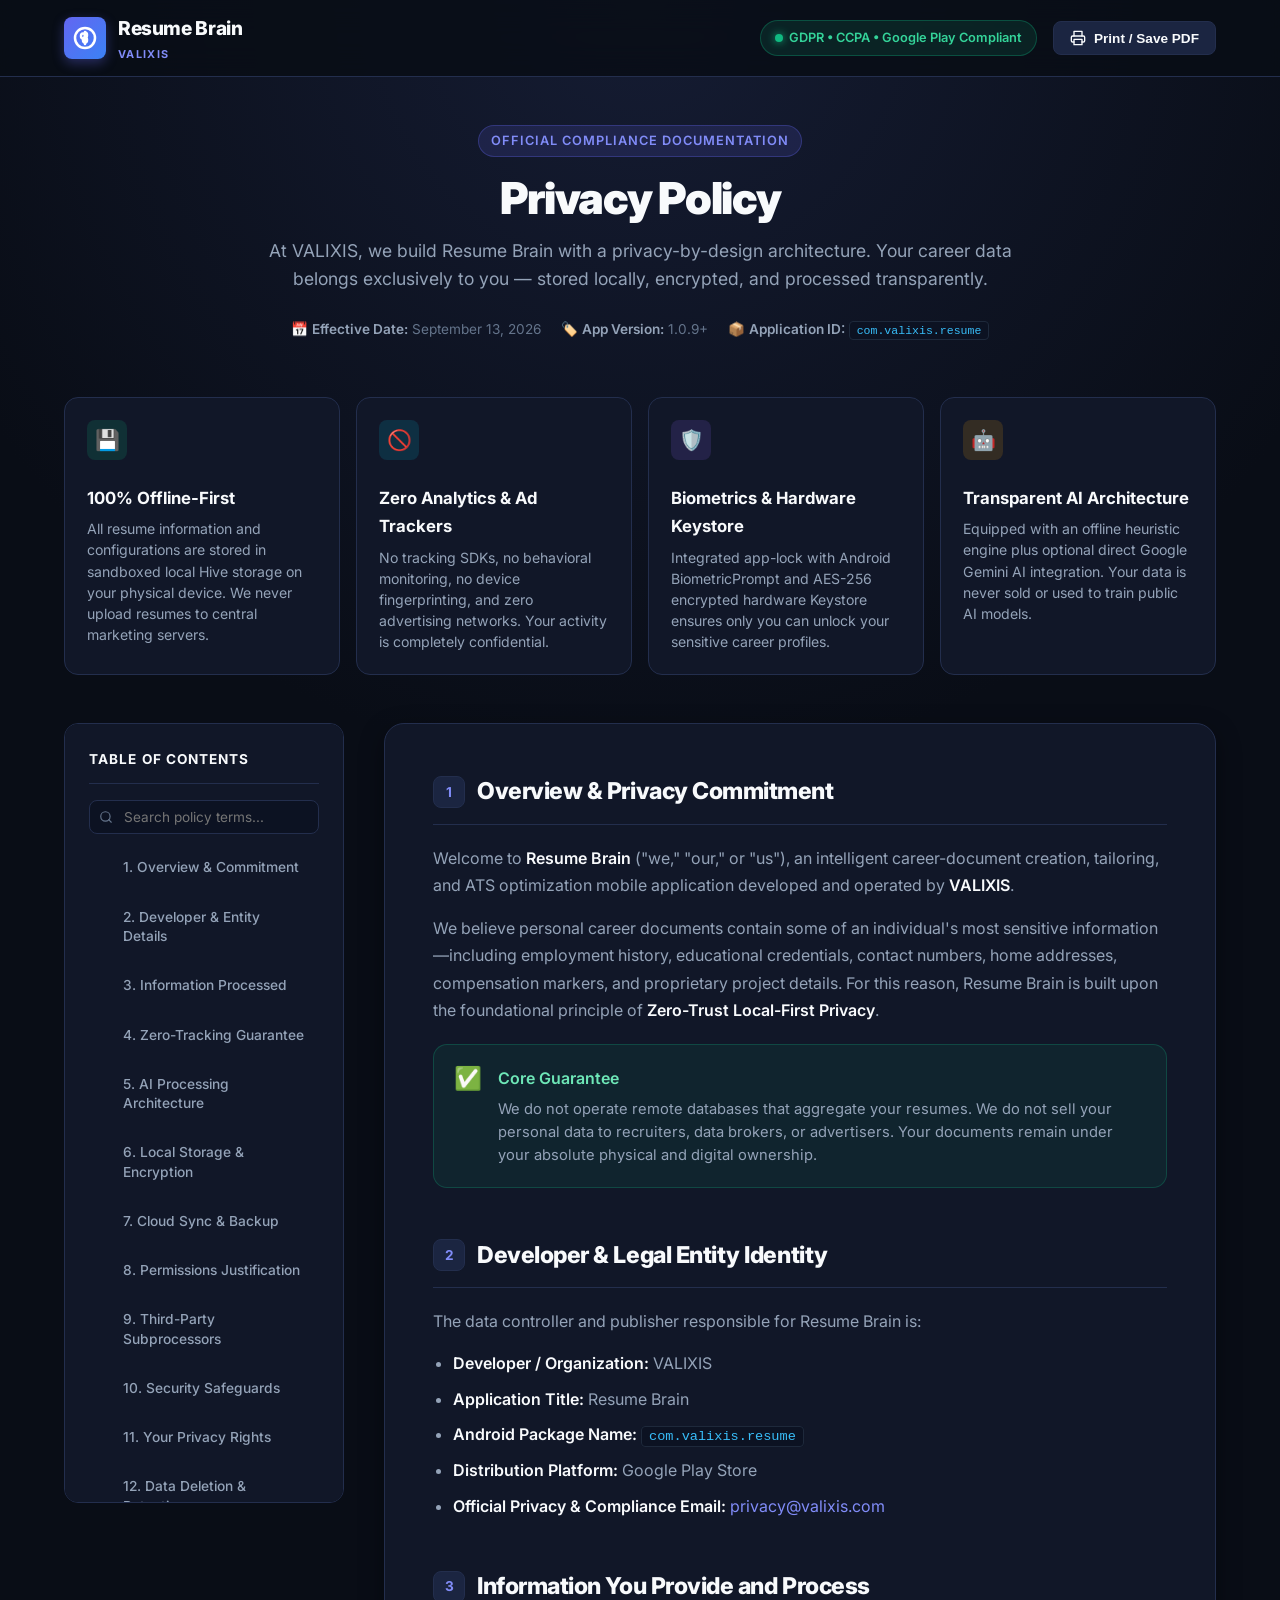
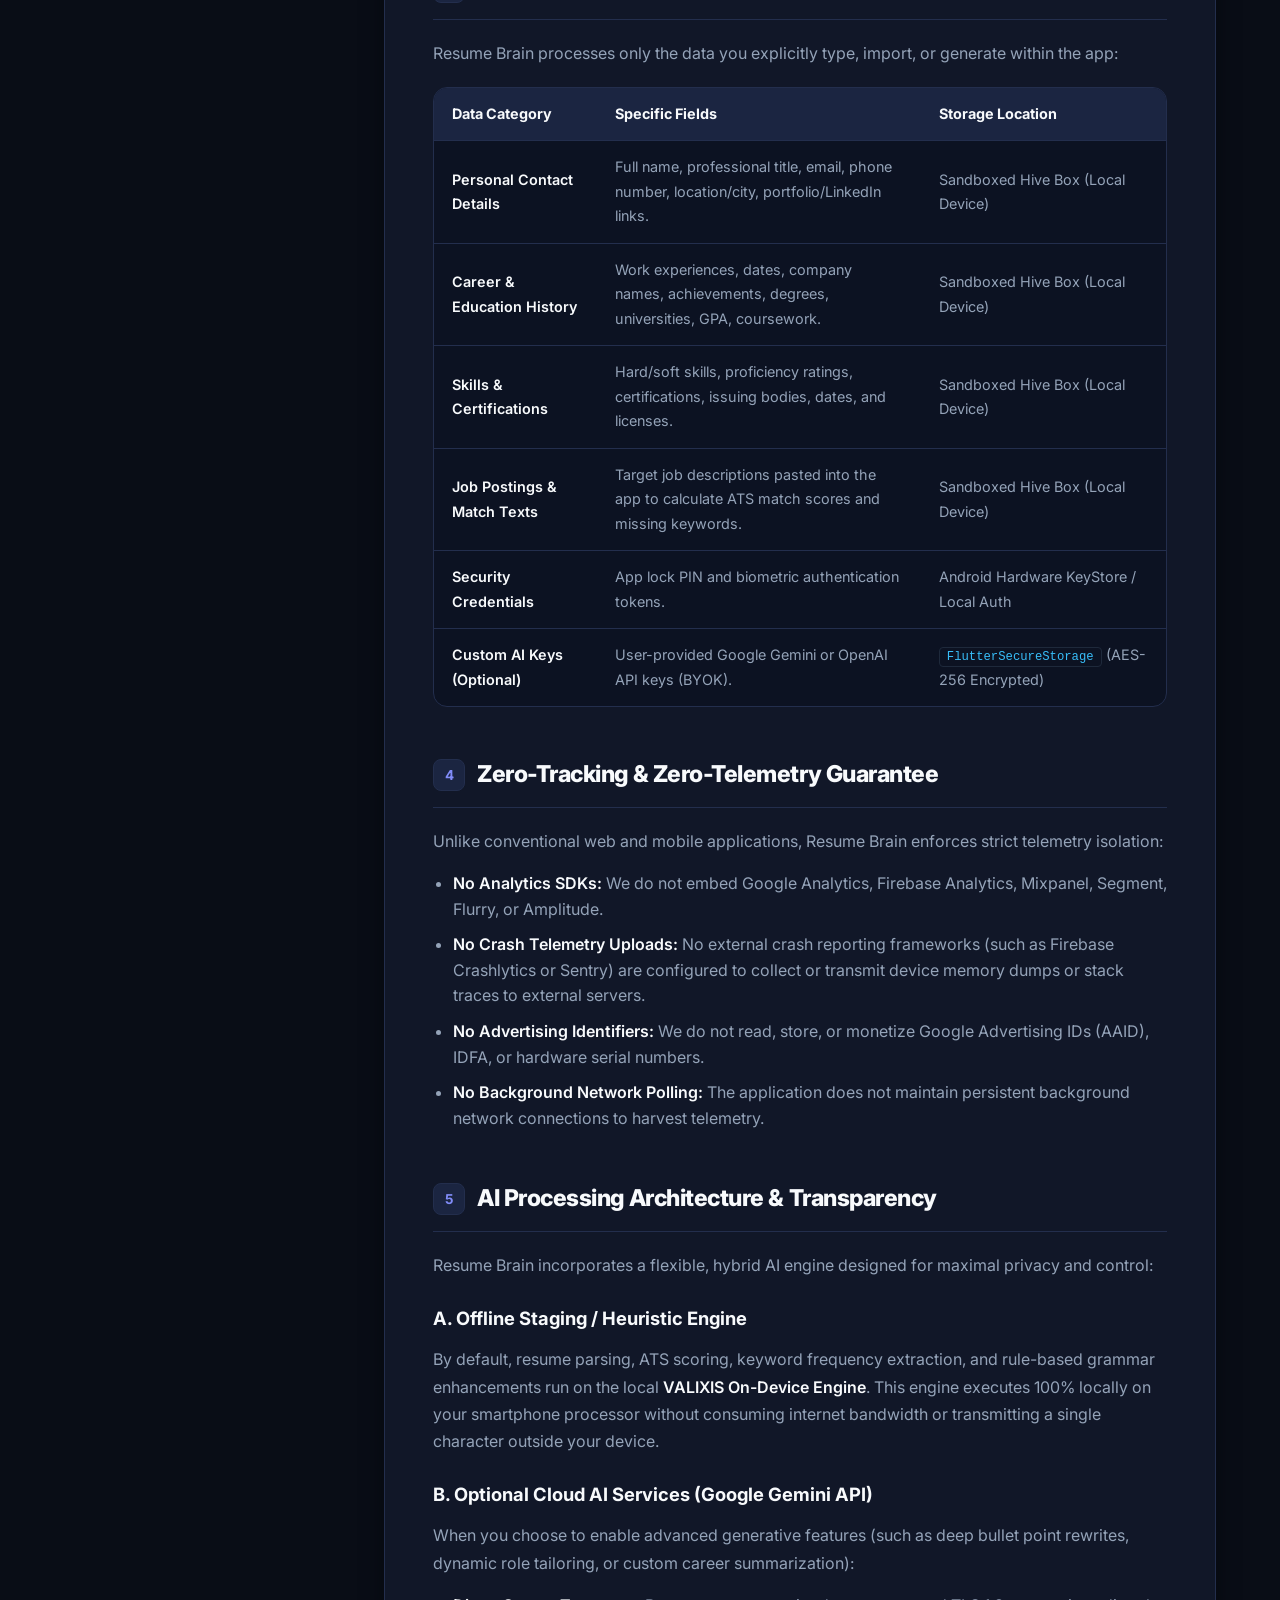
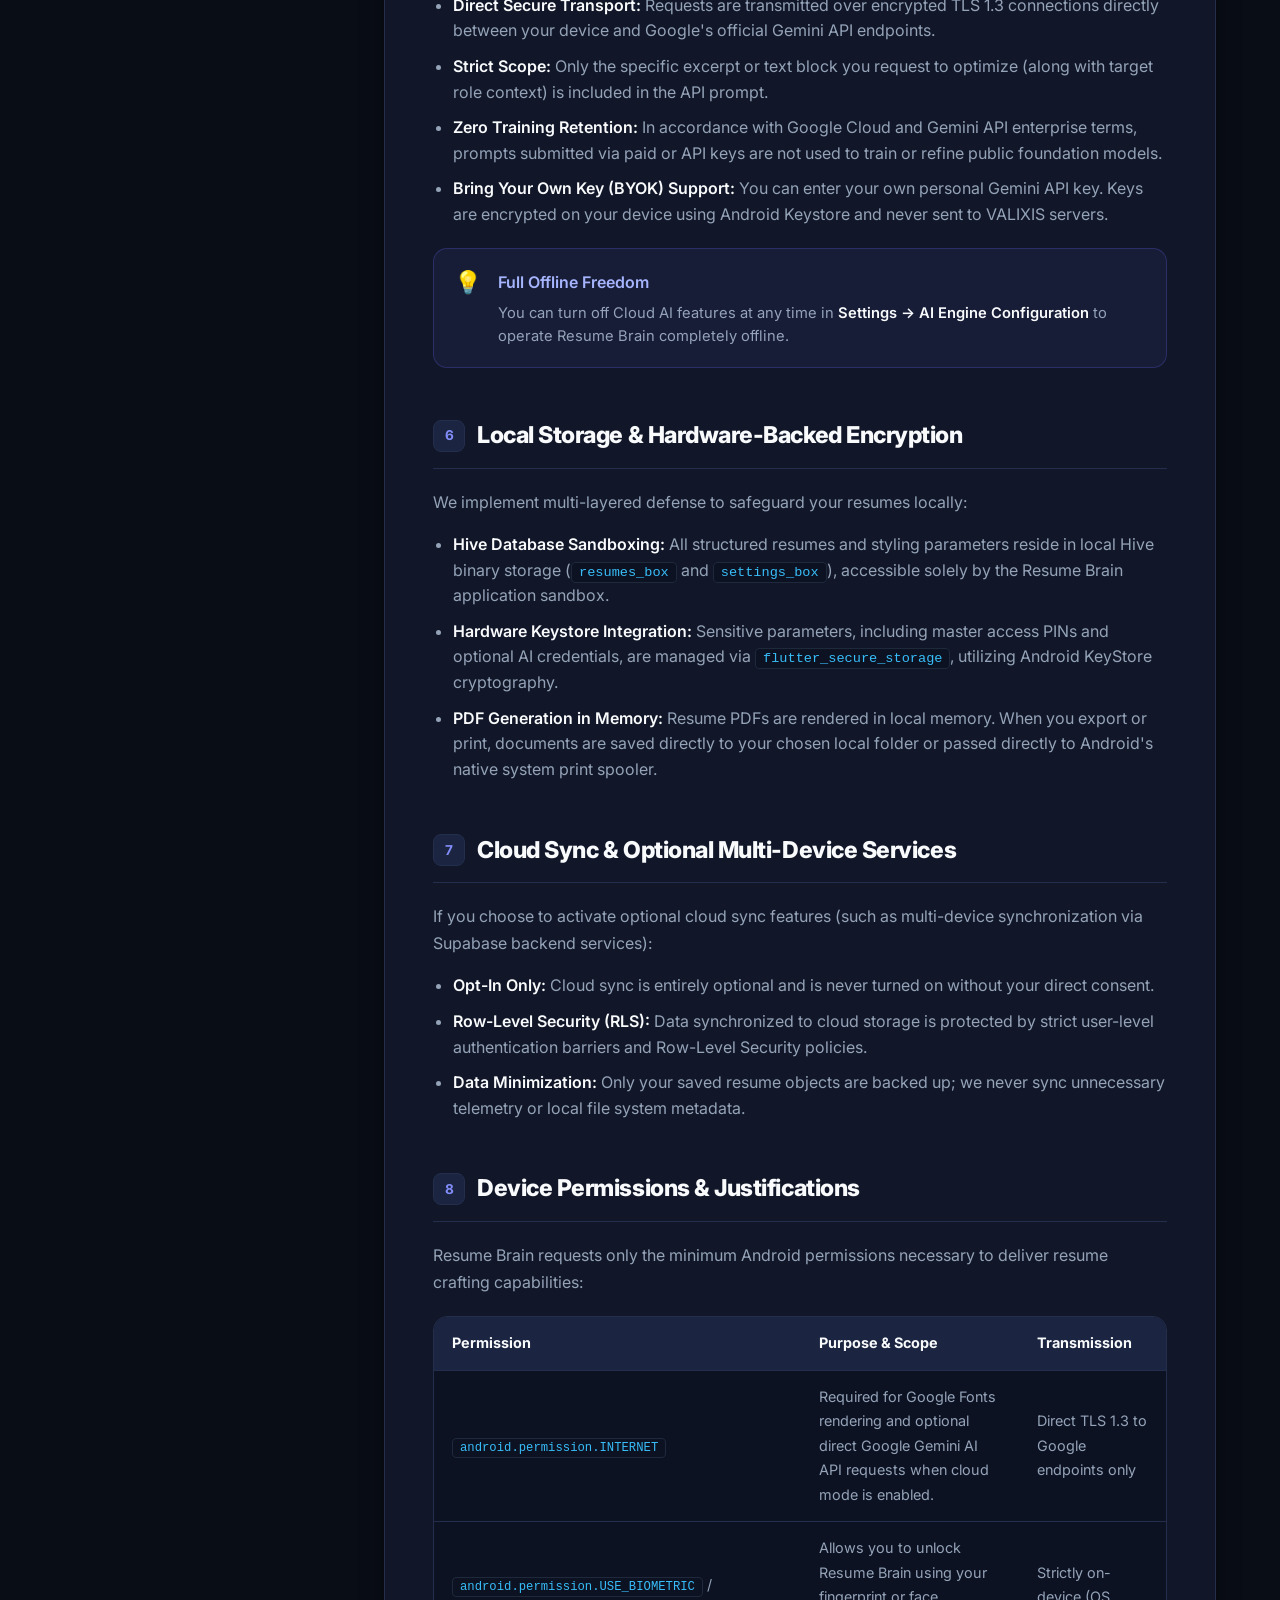
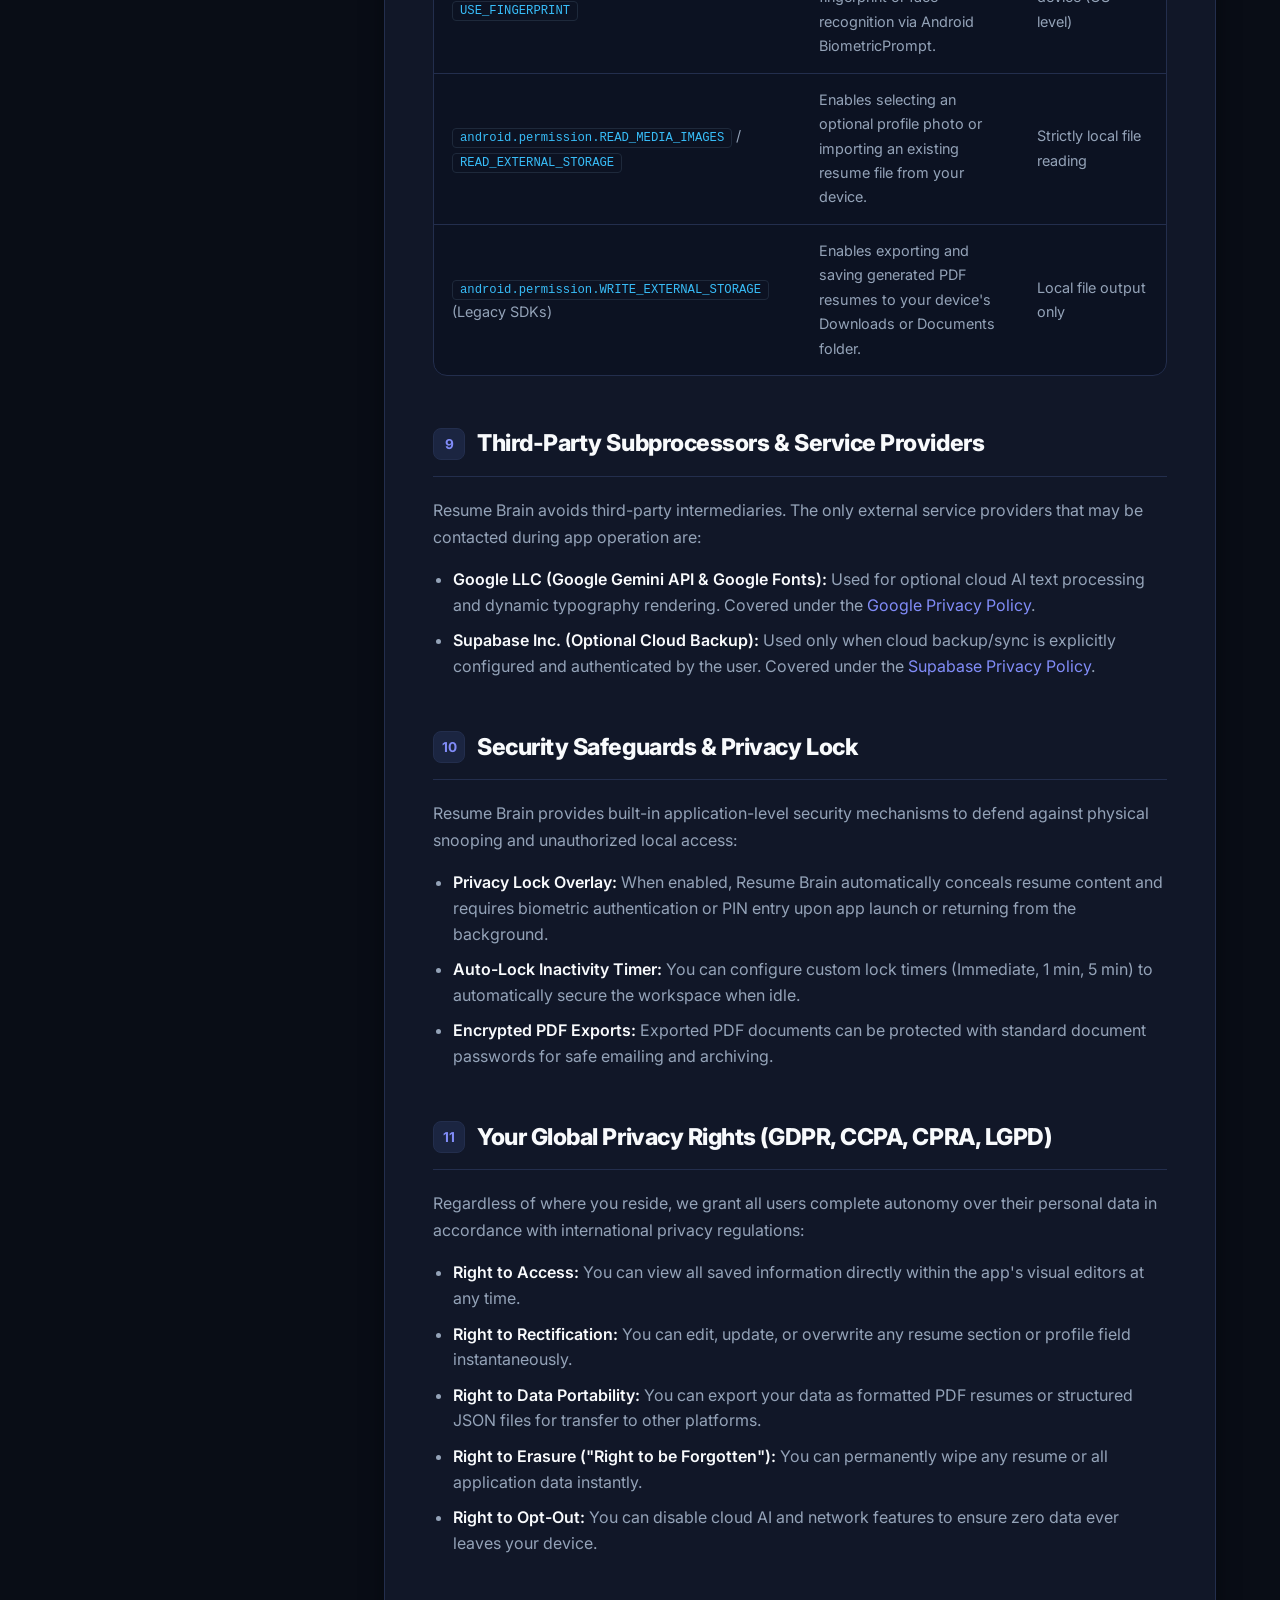
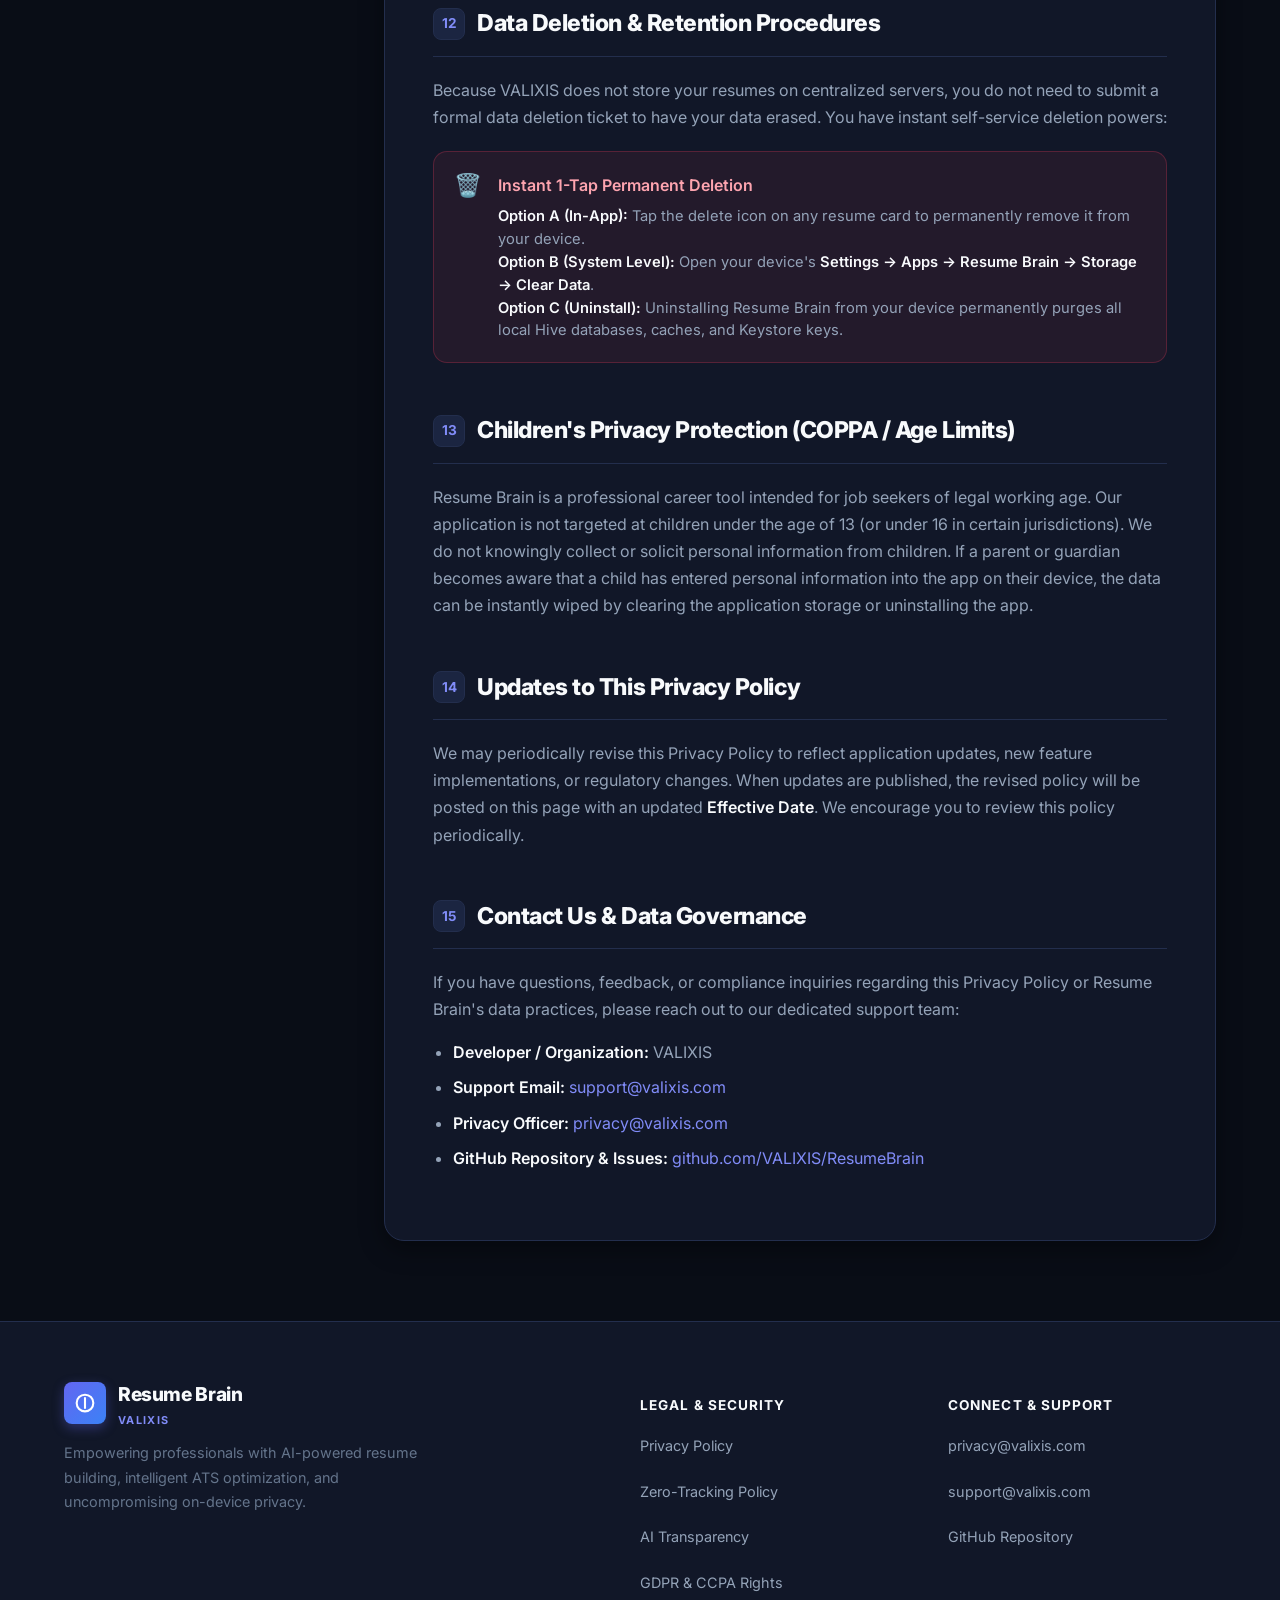
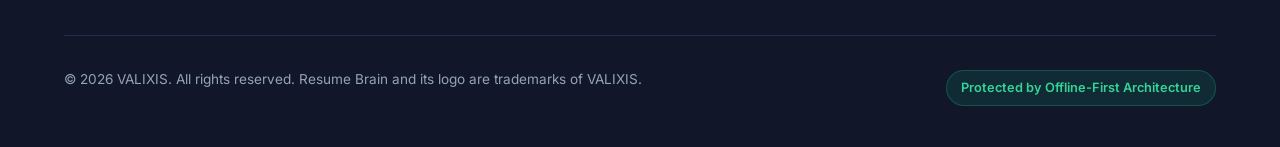
==== commit 61db8e54: "chore(sprint): add Sprint 2 refinement architecture and sync package configuration" ====
--- a/privacy-policy/index.html
+++ b/privacy-policy/index.html
@@ -77,7 +77,7 @@
                         <span>🏷️ <strong>App Version:</strong> 1.0.9+</span>
                     </div>
                     <div class="meta-item">
-                        <span>📦 <strong>Application ID:</strong> <code>com.valixis.resumebrain</code></span>
+                        <span>📦 <strong>Application ID:</strong> <code>com.valixis.resume</code></span>
                     </div>
                 </div>
             </div>
@@ -177,7 +177,7 @@
                     <ul>
                         <li><strong>Developer / Organization:</strong> VALIXIS</li>
                         <li><strong>Application Title:</strong> Resume Brain</li>
-                        <li><strong>Android Package Name:</strong> <code>com.valixis.resumebrain</code></li>
+                        <li><strong>Android Package Name:</strong> <code>com.valixis.resume</code></li>
                         <li><strong>Distribution Platform:</strong> Google Play Store</li>
                         <li><strong>Official Privacy & Compliance Email:</strong> <a href="mailto:privacy@valixis.com">privacy@valixis.com</a></li>
                     </ul>
